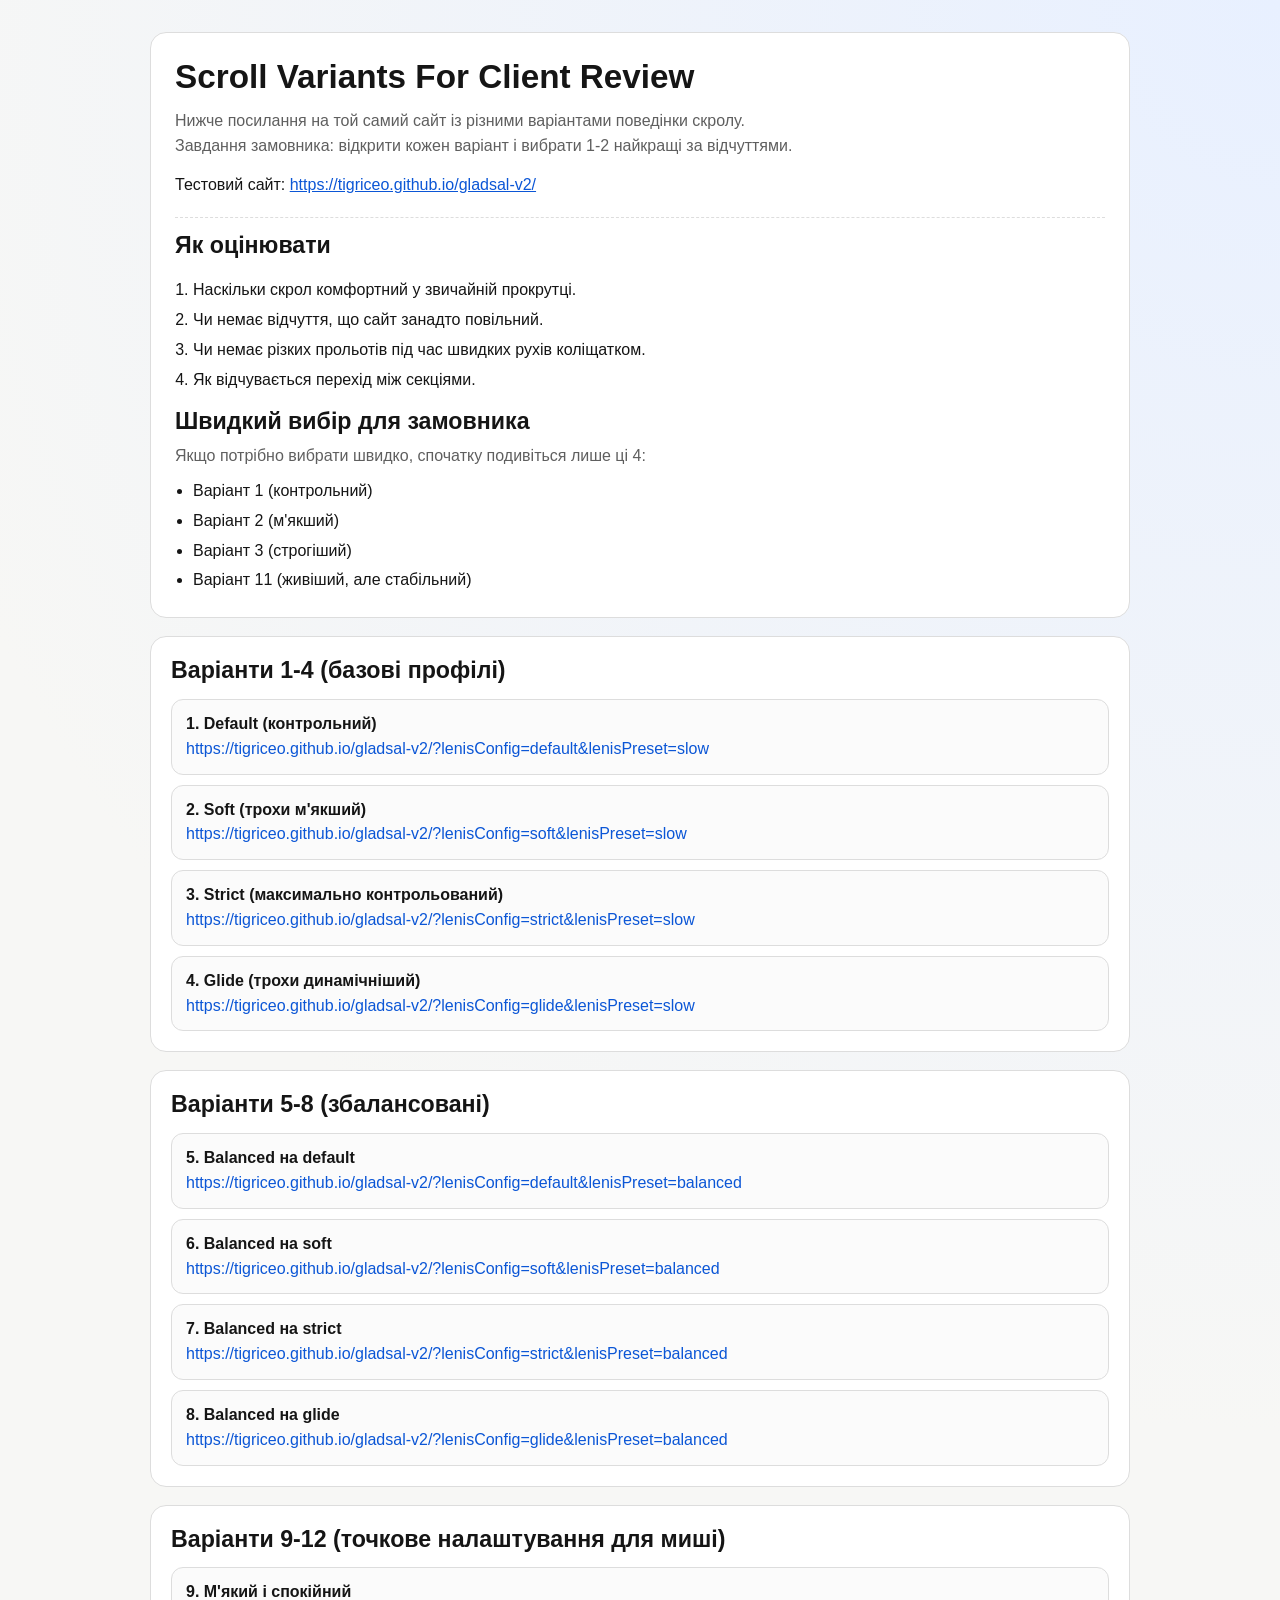
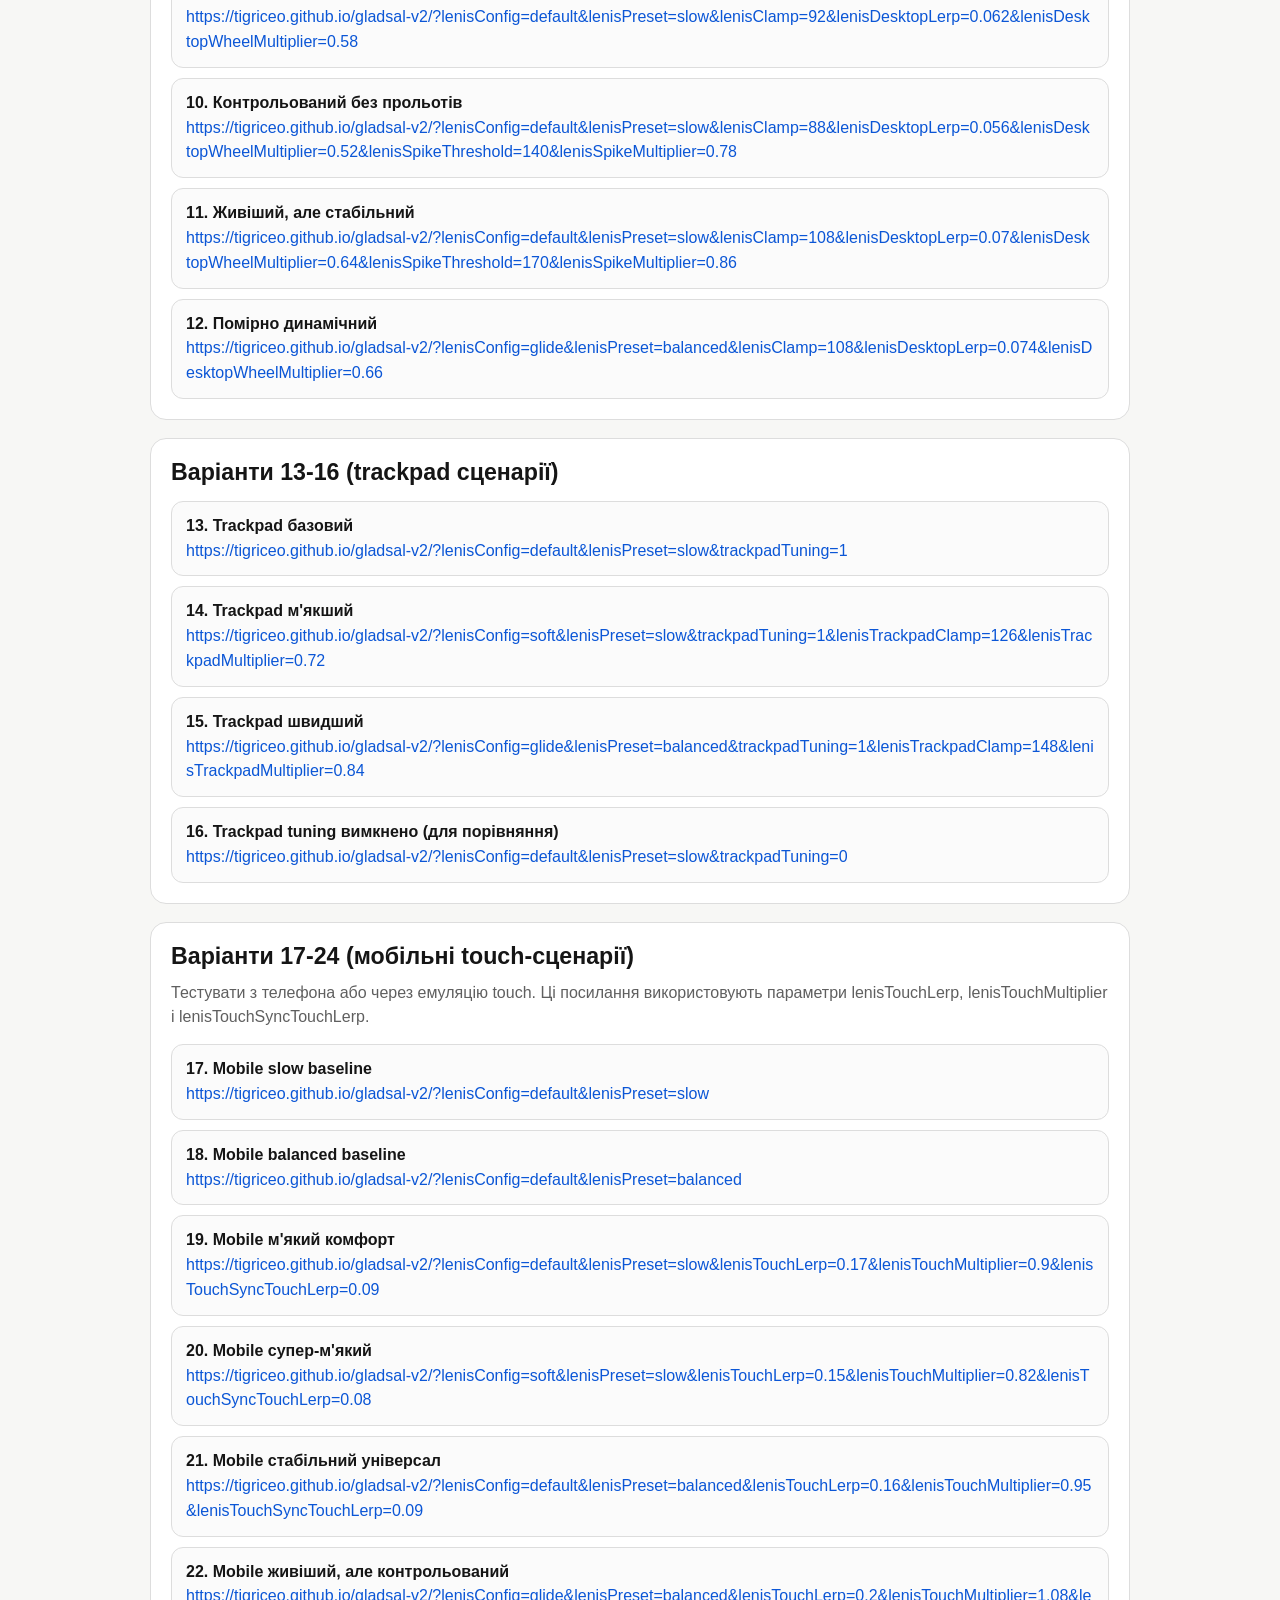
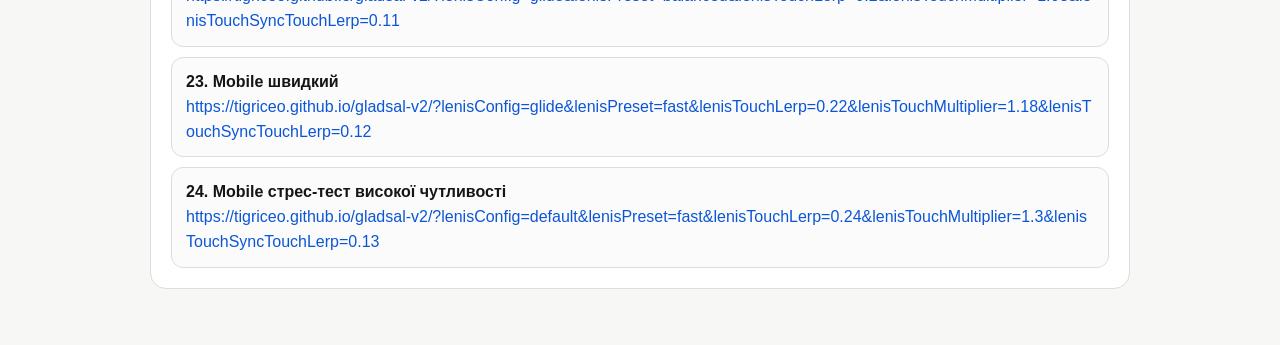
==== scroll-test.html @ a81c43a9 "Update scroll-test.html" ====
<!doctype html>
<html lang="uk">
  <head>
    <meta charset="UTF-8" />
    <meta name="viewport" content="width=device-width, initial-scale=1.0" />
    <meta name="theme-color" content="#000000" />
    <meta name="robots" content="noindex, nofollow" />
    <meta name="description" content="Gladsal - керування комерційною нерухомістю в Україні та Європі" />
    <title>Scroll Variants For Client Review</title>
    <link rel="icon" type="image/png" href="./img/logo_g.png" />
    <style>
      :root {
        --bg: #f7f7f5;
        --surface: #ffffff;
        --text: #151515;
        --muted: #5f5f5f;
        --line: #dddddd;
        --link: #0b56d6;
        --link-hover: #073a93;
      }

      * {
        box-sizing: border-box;
      }

      body {
        margin: 0;
        background: radial-gradient(circle at top right, #e8f0ff 0%, var(--bg) 38%), var(--bg);
        color: var(--text);
        font-family: 'Montserrat', 'PP Object Sans', 'Segoe UI', sans-serif;
        line-height: 1.55;
      }

      .page {
        width: min(980px, 100% - 32px);
        margin: 32px auto 56px;
      }

      .hero {
        background: var(--surface);
        border: 1px solid var(--line);
        border-radius: 16px;
        padding: 24px;
      }

      h1,
      h2 {
        margin: 0;
        line-height: 1.2;
      }

      h1 {
        font-size: clamp(1.6rem, 2.6vw, 2.2rem);
        margin-bottom: 12px;
      }

      h2 {
        font-size: clamp(1.2rem, 2vw, 1.45rem);
      }

      p {
        margin: 0;
      }

      .muted {
        color: var(--muted);
      }

      .site-link {
        margin-top: 14px;
      }

      .site-link a {
        color: var(--link);
      }

      .criteria {
        margin: 18px 0 0;
        padding-left: 18px;
      }

      .criteria li + li {
        margin-top: 6px;
      }

      .quick-picks {
        margin-top: 20px;
        border-top: 1px dashed var(--line);
        padding-top: 14px;
      }

      .quick-picks ul {
        margin: 10px 0 0;
        padding-left: 18px;
      }

      .quick-picks li + li {
        margin-top: 5px;
      }

      .section {
        margin-top: 18px;
        background: var(--surface);
        border: 1px solid var(--line);
        border-radius: 16px;
        padding: 20px;
      }

      .variants {
        list-style: none;
        margin: 14px 0 0;
        padding: 0;
        display: grid;
        gap: 10px;
      }

      .variants li {
        border: 1px solid var(--line);
        border-radius: 12px;
        padding: 12px 14px;
        background: #fbfbfb;
      }

      .variant-name {
        font-weight: 700;
      }

      .variants a {
        color: var(--link);
        text-decoration: none;
        word-break: break-all;
      }

      .variants a:hover,
      .variants a:focus-visible,
      .site-link a:hover,
      .site-link a:focus-visible {
        color: var(--link-hover);
        text-decoration: underline;
      }

      @media (max-width: 680px) {
        .page {
          width: min(980px, 100% - 20px);
          margin-top: 18px;
          margin-bottom: 30px;
        }

        .hero,
        .section {
          padding: 16px;
          border-radius: 12px;
        }
      }
    </style>
  </head>
  <body class="wrapper">
    <main class="page">
      <section class="hero">
        <h1>Scroll Variants For Client Review</h1>
        <p class="muted">Нижче посилання на той самий сайт із різними варіантами поведінки скролу.</p>
        <p class="muted">Завдання замовника: відкрити кожен варіант і вибрати 1-2 найкращі за відчуттями.</p>
        <p class="site-link">Тестовий сайт: <a href="https://tigriceo.github.io/gladsal-v2/" target="_blank" rel="noopener noreferrer">https://tigriceo.github.io/gladsal-v2/</a></p>

        <div class="quick-picks">
          <h2>Як оцінювати</h2>
          <ol class="criteria">
            <li>Наскільки скрол комфортний у звичайній прокрутці.</li>
            <li>Чи немає відчуття, що сайт занадто повільний.</li>
            <li>Чи немає різких прольотів під час швидких рухів коліщатком.</li>
            <li>Як відчувається перехід між секціями.</li>
          </ol>

          <h2 style="margin-top: 16px">Швидкий вибір для замовника</h2>
          <p class="muted" style="margin-top: 8px">Якщо потрібно вибрати швидко, спочатку подивіться лише ці 4:</p>
          <ul>
            <li>Варіант 1 (контрольний)</li>
            <li>Варіант 2 (м'якший)</li>
            <li>Варіант 3 (строгіший)</li>
            <li>Варіант 11 (живіший, але стабільний)</li>
          </ul>
        </div>
      </section>

      <section class="section">
        <h2>Варіанти 1-4 (базові профілі)</h2>
        <ol class="variants">
          <li>
            <div class="variant-name">1. Default (контрольний)</div>
            <a href="https://tigriceo.github.io/gladsal-v2/?lenisConfig=default&lenisPreset=slow" target="_blank" rel="noopener noreferrer">https://tigriceo.github.io/gladsal-v2/?lenisConfig=default&lenisPreset=slow</a>
          </li>
          <li>
            <div class="variant-name">2. Soft (трохи м'якший)</div>
            <a href="https://tigriceo.github.io/gladsal-v2/?lenisConfig=soft&lenisPreset=slow" target="_blank" rel="noopener noreferrer">https://tigriceo.github.io/gladsal-v2/?lenisConfig=soft&lenisPreset=slow</a>
          </li>
          <li>
            <div class="variant-name">3. Strict (максимально контрольований)</div>
            <a href="https://tigriceo.github.io/gladsal-v2/?lenisConfig=strict&lenisPreset=slow" target="_blank" rel="noopener noreferrer">https://tigriceo.github.io/gladsal-v2/?lenisConfig=strict&lenisPreset=slow</a>
          </li>
          <li>
            <div class="variant-name">4. Glide (трохи динамічніший)</div>
            <a href="https://tigriceo.github.io/gladsal-v2/?lenisConfig=glide&lenisPreset=slow" target="_blank" rel="noopener noreferrer">https://tigriceo.github.io/gladsal-v2/?lenisConfig=glide&lenisPreset=slow</a>
          </li>
        </ol>
      </section>

      <section class="section">
        <h2>Варіанти 5-8 (збалансовані)</h2>
        <ol class="variants" start="5">
          <li>
            <div class="variant-name">5. Balanced на default</div>
            <a href="https://tigriceo.github.io/gladsal-v2/?lenisConfig=default&lenisPreset=balanced" target="_blank" rel="noopener noreferrer">https://tigriceo.github.io/gladsal-v2/?lenisConfig=default&lenisPreset=balanced</a>
          </li>
          <li>
            <div class="variant-name">6. Balanced на soft</div>
            <a href="https://tigriceo.github.io/gladsal-v2/?lenisConfig=soft&lenisPreset=balanced" target="_blank" rel="noopener noreferrer">https://tigriceo.github.io/gladsal-v2/?lenisConfig=soft&lenisPreset=balanced</a>
          </li>
          <li>
            <div class="variant-name">7. Balanced на strict</div>
            <a href="https://tigriceo.github.io/gladsal-v2/?lenisConfig=strict&lenisPreset=balanced" target="_blank" rel="noopener noreferrer">https://tigriceo.github.io/gladsal-v2/?lenisConfig=strict&lenisPreset=balanced</a>
          </li>
          <li>
            <div class="variant-name">8. Balanced на glide</div>
            <a href="https://tigriceo.github.io/gladsal-v2/?lenisConfig=glide&lenisPreset=balanced" target="_blank" rel="noopener noreferrer">https://tigriceo.github.io/gladsal-v2/?lenisConfig=glide&lenisPreset=balanced</a>
          </li>
        </ol>
      </section>

      <section class="section">
        <h2>Варіанти 9-12 (точкове налаштування для миші)</h2>
        <ol class="variants" start="9">
          <li>
            <div class="variant-name">9. М'який і спокійний</div>
            <a href="https://tigriceo.github.io/gladsal-v2/?lenisConfig=default&lenisPreset=slow&lenisClamp=92&lenisDesktopLerp=0.062&lenisDesktopWheelMultiplier=0.58" target="_blank" rel="noopener noreferrer">https://tigriceo.github.io/gladsal-v2/?lenisConfig=default&lenisPreset=slow&lenisClamp=92&lenisDesktopLerp=0.062&lenisDesktopWheelMultiplier=0.58</a>
          </li>
          <li>
            <div class="variant-name">10. Контрольований без прольотів</div>
            <a href="https://tigriceo.github.io/gladsal-v2/?lenisConfig=default&lenisPreset=slow&lenisClamp=88&lenisDesktopLerp=0.056&lenisDesktopWheelMultiplier=0.52&lenisSpikeThreshold=140&lenisSpikeMultiplier=0.78" target="_blank" rel="noopener noreferrer">https://tigriceo.github.io/gladsal-v2/?lenisConfig=default&lenisPreset=slow&lenisClamp=88&lenisDesktopLerp=0.056&lenisDesktopWheelMultiplier=0.52&lenisSpikeThreshold=140&lenisSpikeMultiplier=0.78</a>
          </li>
          <li>
            <div class="variant-name">11. Живіший, але стабільний</div>
            <a href="https://tigriceo.github.io/gladsal-v2/?lenisConfig=default&lenisPreset=slow&lenisClamp=108&lenisDesktopLerp=0.07&lenisDesktopWheelMultiplier=0.64&lenisSpikeThreshold=170&lenisSpikeMultiplier=0.86" target="_blank" rel="noopener noreferrer">https://tigriceo.github.io/gladsal-v2/?lenisConfig=default&lenisPreset=slow&lenisClamp=108&lenisDesktopLerp=0.07&lenisDesktopWheelMultiplier=0.64&lenisSpikeThreshold=170&lenisSpikeMultiplier=0.86</a>
          </li>
          <li>
            <div class="variant-name">12. Помірно динамічний</div>
            <a href="https://tigriceo.github.io/gladsal-v2/?lenisConfig=glide&lenisPreset=balanced&lenisClamp=108&lenisDesktopLerp=0.074&lenisDesktopWheelMultiplier=0.66" target="_blank" rel="noopener noreferrer">https://tigriceo.github.io/gladsal-v2/?lenisConfig=glide&lenisPreset=balanced&lenisClamp=108&lenisDesktopLerp=0.074&lenisDesktopWheelMultiplier=0.66</a>
          </li>
        </ol>
      </section>

      <section class="section">
        <h2>Варіанти 13-16 (trackpad сценарії)</h2>
        <ol class="variants" start="13">
          <li>
            <div class="variant-name">13. Trackpad базовий</div>
            <a href="https://tigriceo.github.io/gladsal-v2/?lenisConfig=default&lenisPreset=slow&trackpadTuning=1" target="_blank" rel="noopener noreferrer">https://tigriceo.github.io/gladsal-v2/?lenisConfig=default&lenisPreset=slow&trackpadTuning=1</a>
          </li>
          <li>
            <div class="variant-name">14. Trackpad м'якший</div>
            <a href="https://tigriceo.github.io/gladsal-v2/?lenisConfig=soft&lenisPreset=slow&trackpadTuning=1&lenisTrackpadClamp=126&lenisTrackpadMultiplier=0.72" target="_blank" rel="noopener noreferrer">https://tigriceo.github.io/gladsal-v2/?lenisConfig=soft&lenisPreset=slow&trackpadTuning=1&lenisTrackpadClamp=126&lenisTrackpadMultiplier=0.72</a>
          </li>
          <li>
            <div class="variant-name">15. Trackpad швидший</div>
            <a href="https://tigriceo.github.io/gladsal-v2/?lenisConfig=glide&lenisPreset=balanced&trackpadTuning=1&lenisTrackpadClamp=148&lenisTrackpadMultiplier=0.84" target="_blank" rel="noopener noreferrer">https://tigriceo.github.io/gladsal-v2/?lenisConfig=glide&lenisPreset=balanced&trackpadTuning=1&lenisTrackpadClamp=148&lenisTrackpadMultiplier=0.84</a>
          </li>
          <li>
            <div class="variant-name">16. Trackpad tuning вимкнено (для порівняння)</div>
            <a href="https://tigriceo.github.io/gladsal-v2/?lenisConfig=default&lenisPreset=slow&trackpadTuning=0" target="_blank" rel="noopener noreferrer">https://tigriceo.github.io/gladsal-v2/?lenisConfig=default&lenisPreset=slow&trackpadTuning=0</a>
          </li>
        </ol>
      </section>

      <section class="section">
        <h2>Варіанти 17-24 (мобільні touch-сценарії)</h2>
        <p class="muted" style="margin-top: 10px">Тестувати з телефона або через емуляцію touch. Ці посилання використовують параметри lenisTouchLerp, lenisTouchMultiplier і lenisTouchSyncTouchLerp.</p>
        <ol class="variants" start="17">
          <li>
            <div class="variant-name">17. Mobile slow baseline</div>
            <a href="https://tigriceo.github.io/gladsal-v2/?lenisConfig=default&lenisPreset=slow" target="_blank" rel="noopener noreferrer">https://tigriceo.github.io/gladsal-v2/?lenisConfig=default&lenisPreset=slow</a>
          </li>
          <li>
            <div class="variant-name">18. Mobile balanced baseline</div>
            <a href="https://tigriceo.github.io/gladsal-v2/?lenisConfig=default&lenisPreset=balanced" target="_blank" rel="noopener noreferrer">https://tigriceo.github.io/gladsal-v2/?lenisConfig=default&lenisPreset=balanced</a>
          </li>
          <li>
            <div class="variant-name">19. Mobile м'який комфорт</div>
            <a href="https://tigriceo.github.io/gladsal-v2/?lenisConfig=default&lenisPreset=slow&lenisTouchLerp=0.17&lenisTouchMultiplier=0.9&lenisTouchSyncTouchLerp=0.09" target="_blank" rel="noopener noreferrer">https://tigriceo.github.io/gladsal-v2/?lenisConfig=default&lenisPreset=slow&lenisTouchLerp=0.17&lenisTouchMultiplier=0.9&lenisTouchSyncTouchLerp=0.09</a>
          </li>
          <li>
            <div class="variant-name">20. Mobile супер-м'який</div>
            <a href="https://tigriceo.github.io/gladsal-v2/?lenisConfig=soft&lenisPreset=slow&lenisTouchLerp=0.15&lenisTouchMultiplier=0.82&lenisTouchSyncTouchLerp=0.08" target="_blank" rel="noopener noreferrer">https://tigriceo.github.io/gladsal-v2/?lenisConfig=soft&lenisPreset=slow&lenisTouchLerp=0.15&lenisTouchMultiplier=0.82&lenisTouchSyncTouchLerp=0.08</a>
          </li>
          <li>
            <div class="variant-name">21. Mobile стабільний універсал</div>
            <a href="https://tigriceo.github.io/gladsal-v2/?lenisConfig=default&lenisPreset=balanced&lenisTouchLerp=0.16&lenisTouchMultiplier=0.95&lenisTouchSyncTouchLerp=0.09" target="_blank" rel="noopener noreferrer">https://tigriceo.github.io/gladsal-v2/?lenisConfig=default&lenisPreset=balanced&lenisTouchLerp=0.16&lenisTouchMultiplier=0.95&lenisTouchSyncTouchLerp=0.09</a>
          </li>
          <li>
            <div class="variant-name">22. Mobile живіший, але контрольований</div>
            <a href="https://tigriceo.github.io/gladsal-v2/?lenisConfig=glide&lenisPreset=balanced&lenisTouchLerp=0.2&lenisTouchMultiplier=1.08&lenisTouchSyncTouchLerp=0.11" target="_blank" rel="noopener noreferrer">https://tigriceo.github.io/gladsal-v2/?lenisConfig=glide&lenisPreset=balanced&lenisTouchLerp=0.2&lenisTouchMultiplier=1.08&lenisTouchSyncTouchLerp=0.11</a>
          </li>
          <li>
            <div class="variant-name">23. Mobile швидкий</div>
            <a href="https://tigriceo.github.io/gladsal-v2/?lenisConfig=glide&lenisPreset=fast&lenisTouchLerp=0.22&lenisTouchMultiplier=1.18&lenisTouchSyncTouchLerp=0.12" target="_blank" rel="noopener noreferrer">https://tigriceo.github.io/gladsal-v2/?lenisConfig=glide&lenisPreset=fast&lenisTouchLerp=0.22&lenisTouchMultiplier=1.18&lenisTouchSyncTouchLerp=0.12</a>
          </li>
          <li>
            <div class="variant-name">24. Mobile стрес-тест високої чутливості</div>
            <a href="https://tigriceo.github.io/gladsal-v2/?lenisConfig=default&lenisPreset=fast&lenisTouchLerp=0.24&lenisTouchMultiplier=1.3&lenisTouchSyncTouchLerp=0.13" target="_blank" rel="noopener noreferrer">https://tigriceo.github.io/gladsal-v2/?lenisConfig=default&lenisPreset=fast&lenisTouchLerp=0.24&lenisTouchMultiplier=1.3&lenisTouchSyncTouchLerp=0.13</a>
          </li>
        </ol>
      </section>
    </main>
  </body>
</html>
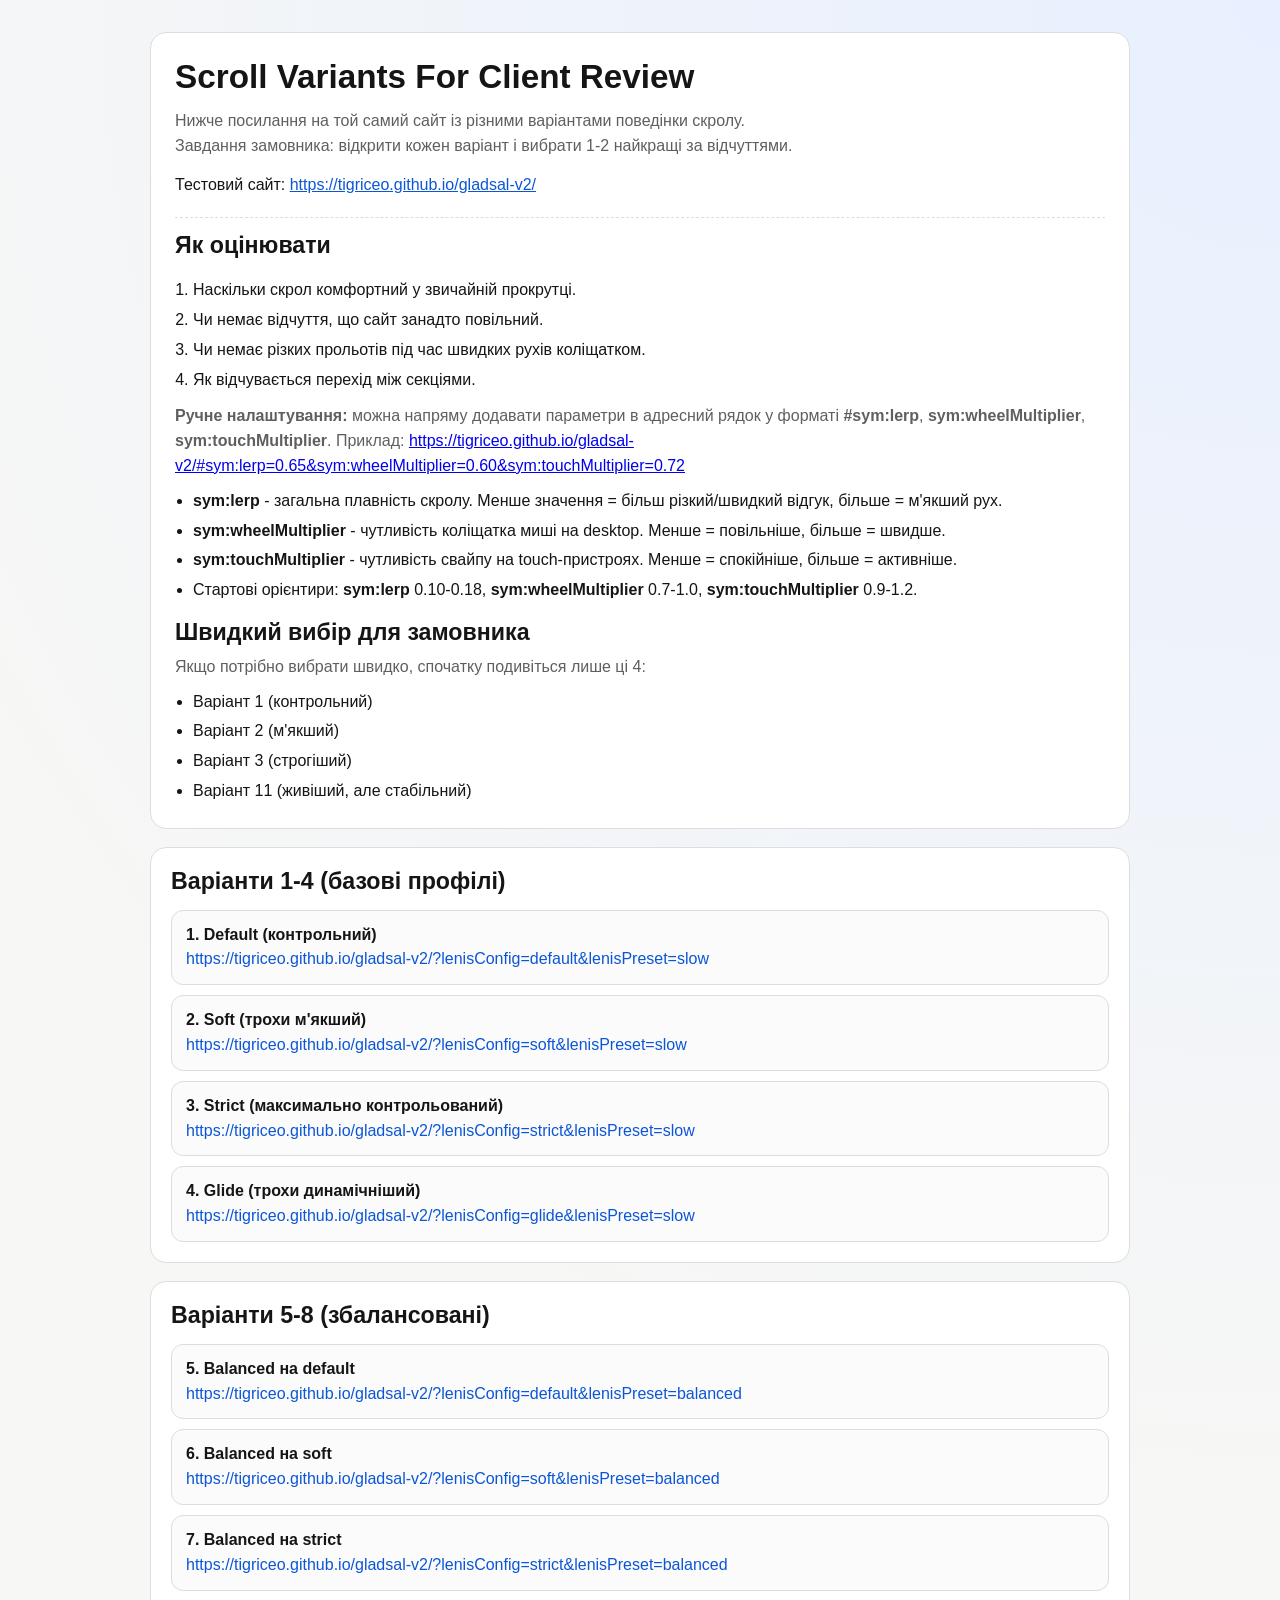
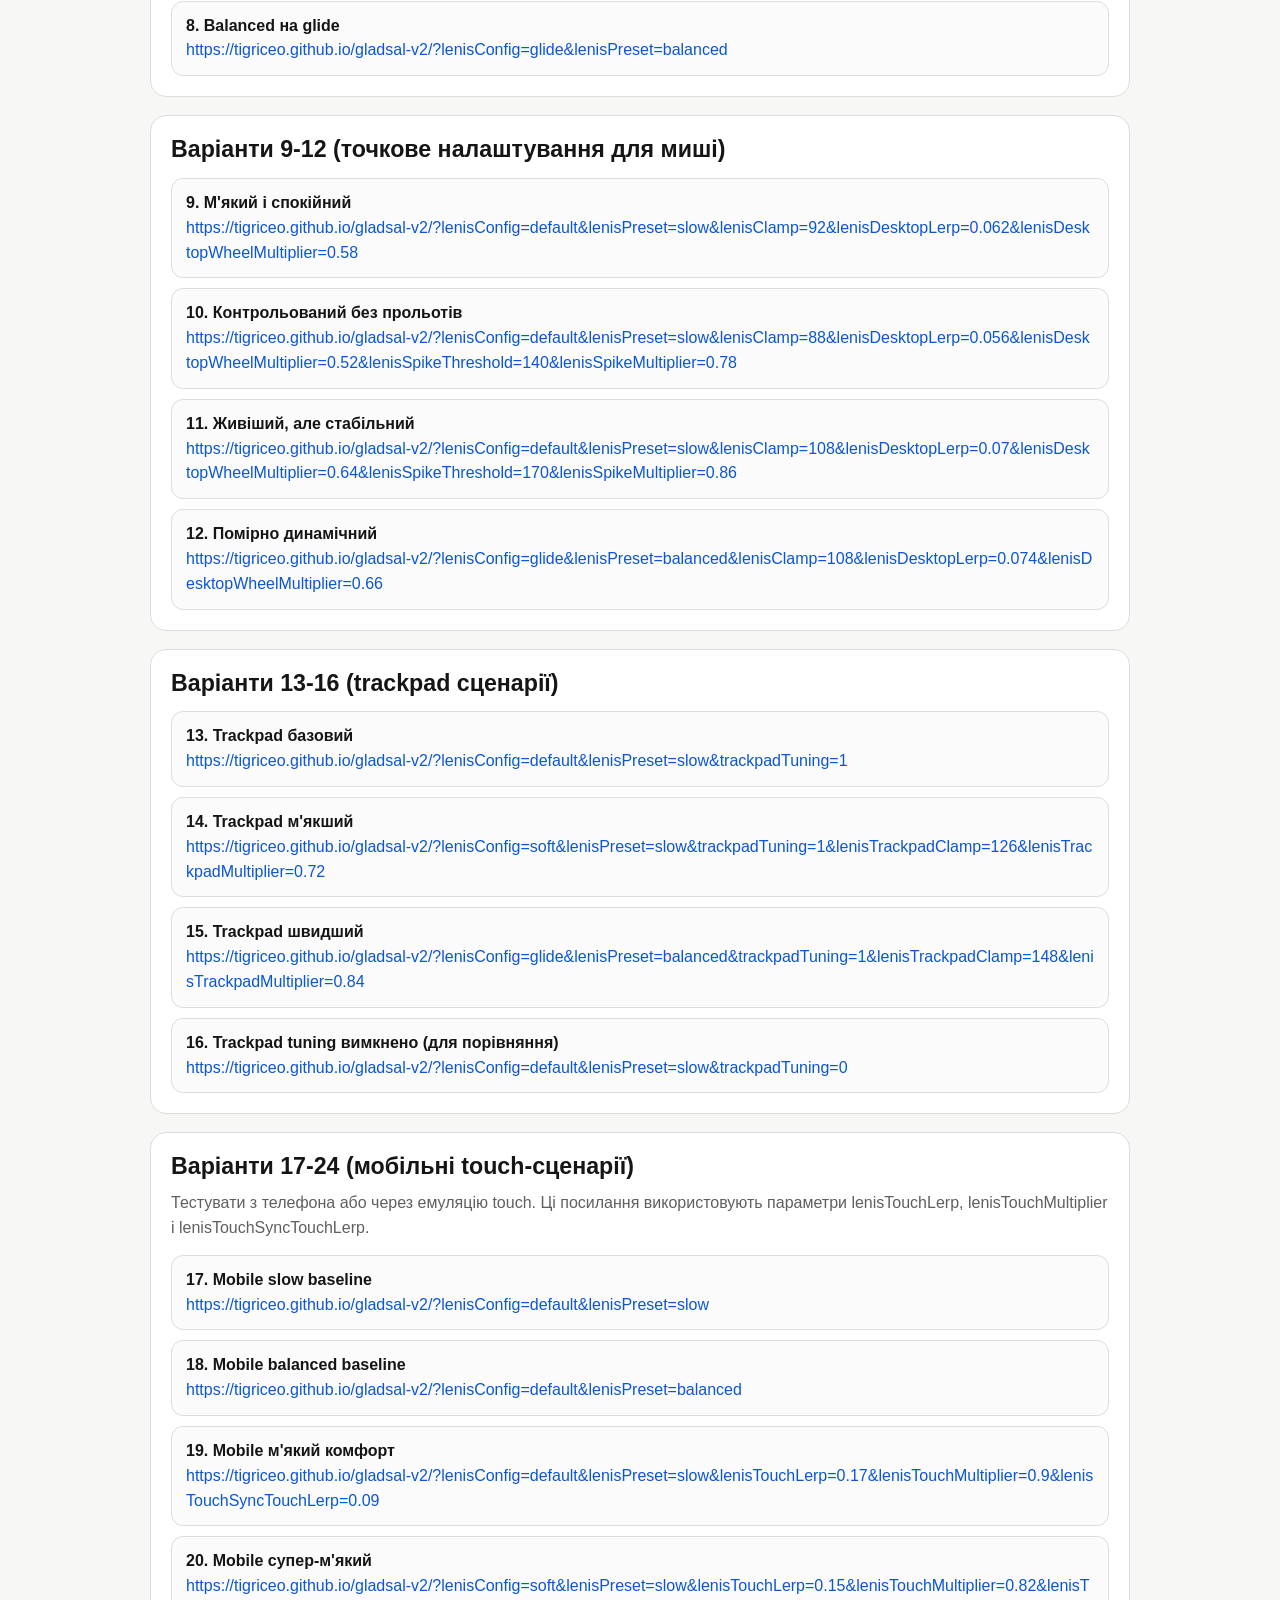
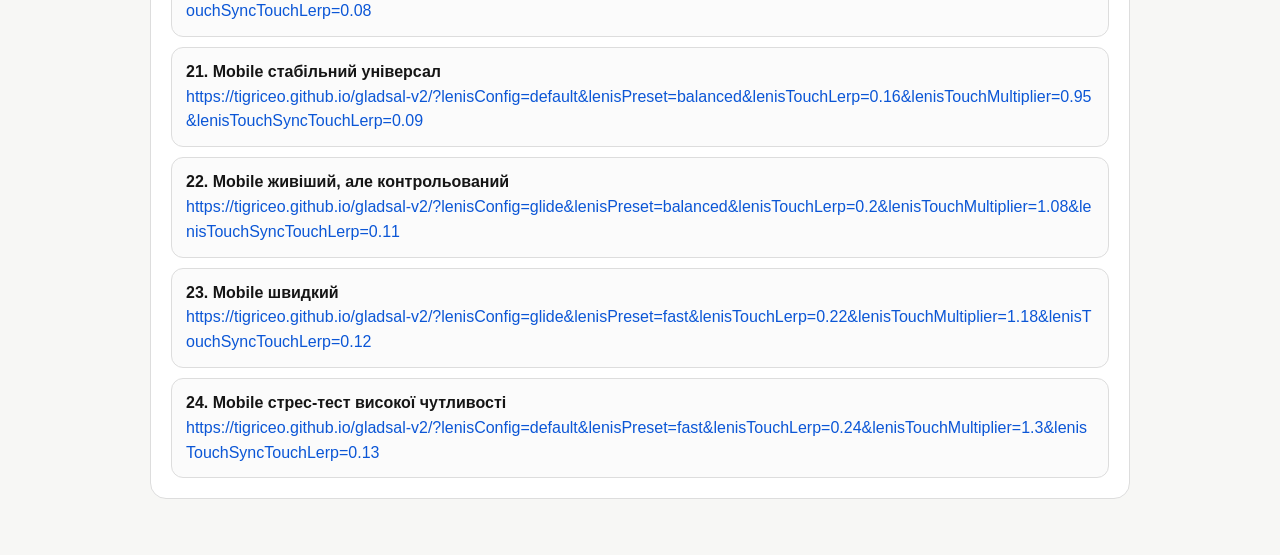
==== commit ebfbb37a: "v3.5" ====
--- a/scroll-test.html
+++ b/scroll-test.html
@@ -171,6 +171,25 @@
             <li>Як відчувається перехід між секціями.</li>
           </ol>
 
+          <p class="muted" style="margin-top: 12px">
+            <strong>Ручне налаштування:</strong> можна напряму додавати параметри в адресний рядок у форматі
+            <strong>#sym:lerp</strong>, <strong>sym:wheelMultiplier</strong>, <strong>sym:touchMultiplier</strong>.
+            Приклад:
+            <a
+              href="https://tigriceo.github.io/gladsal-v2/#sym:lerp=0.65&sym:wheelMultiplier=0.60&sym:touchMultiplier=0.72"
+              target="_blank"
+              rel="noopener noreferrer"
+              >https://tigriceo.github.io/gladsal-v2/#sym:lerp=0.65&sym:wheelMultiplier=0.60&sym:touchMultiplier=0.72</a
+            >
+          </p>
+
+          <ul class="criteria" style="margin-top: 10px">
+            <li><strong>sym:lerp</strong> - загальна плавність скролу. Менше значення = більш різкий/швидкий відгук, більше = м'якший рух.</li>
+            <li><strong>sym:wheelMultiplier</strong> - чутливість коліщатка миші на desktop. Менше = повільніше, більше = швидше.</li>
+            <li><strong>sym:touchMultiplier</strong> - чутливість свайпу на touch-пристроях. Менше = спокійніше, більше = активніше.</li>
+            <li>Стартові орієнтири: <strong>sym:lerp</strong> 0.10-0.18, <strong>sym:wheelMultiplier</strong> 0.7-1.0, <strong>sym:touchMultiplier</strong> 0.9-1.2.</li>
+          </ul>
+
           <h2 style="margin-top: 16px">Швидкий вибір для замовника</h2>
           <p class="muted" style="margin-top: 8px">Якщо потрібно вибрати швидко, спочатку подивіться лише ці 4:</p>
           <ul>
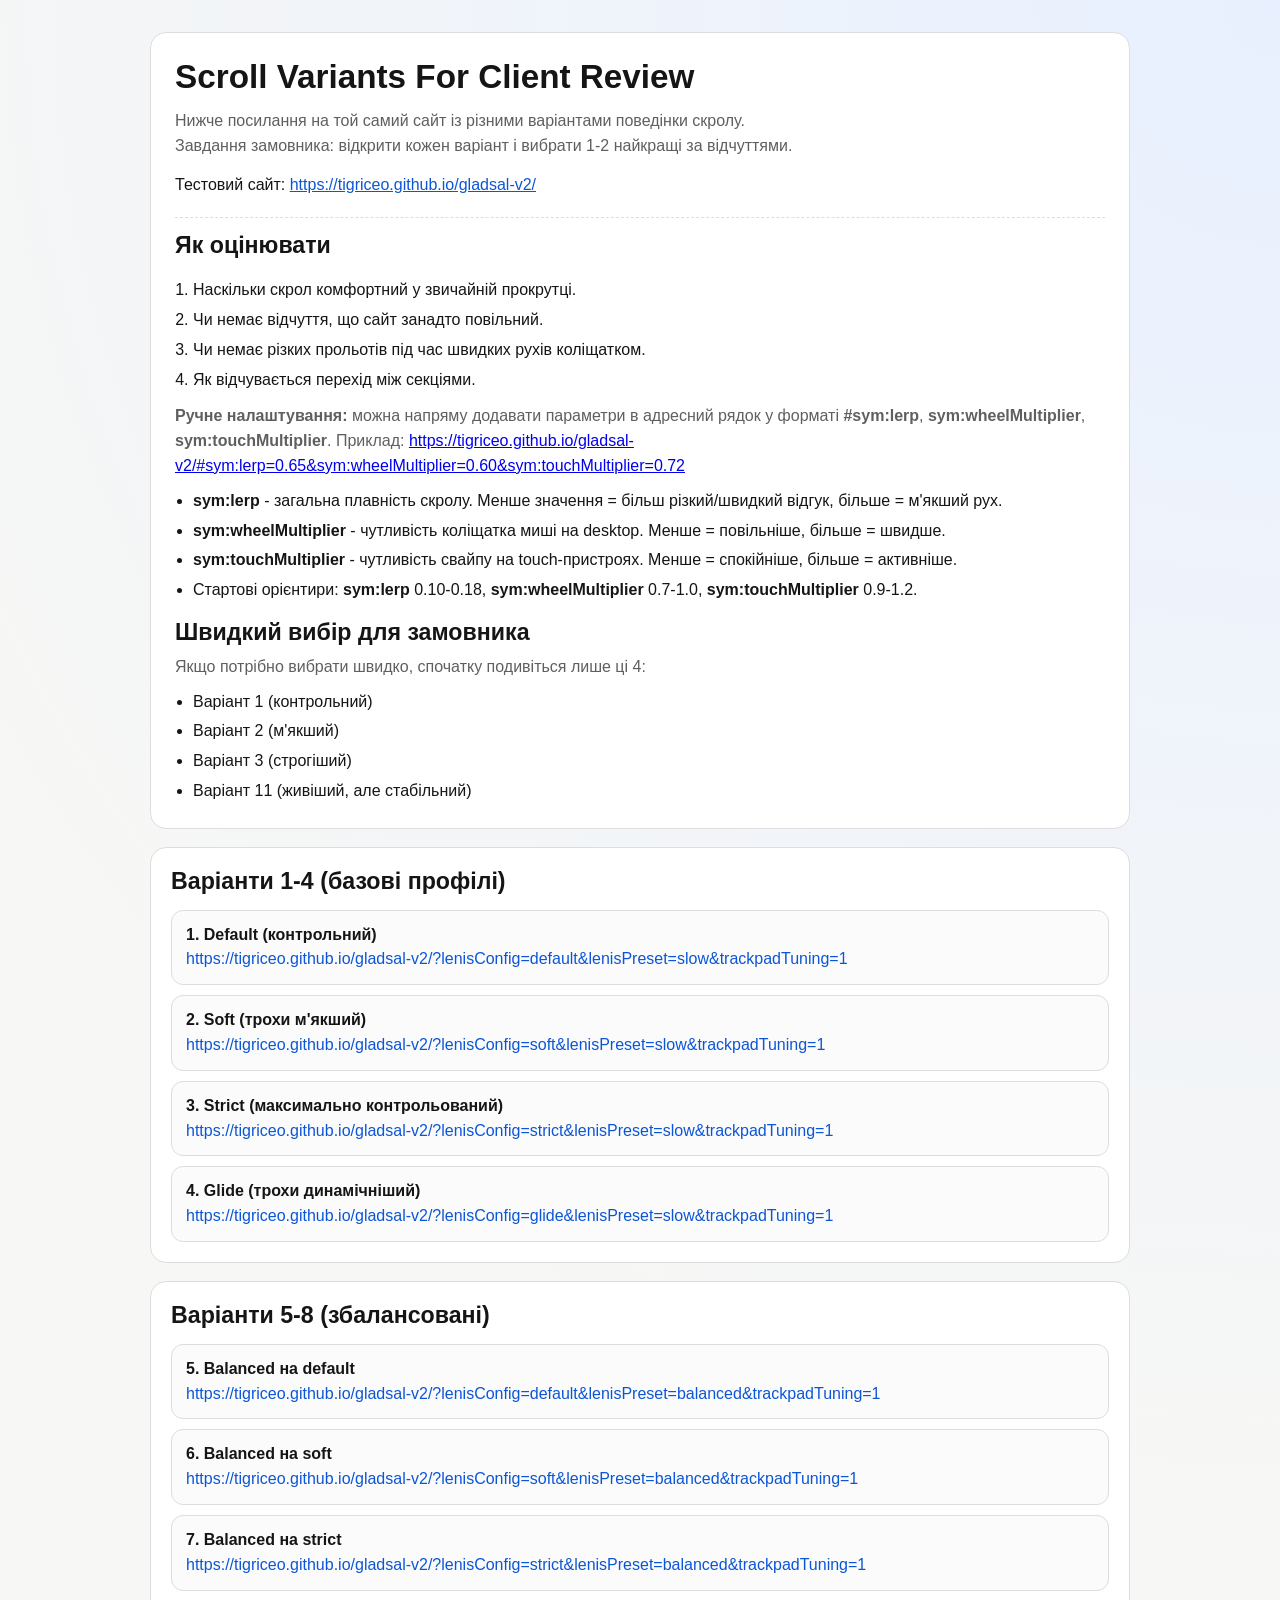
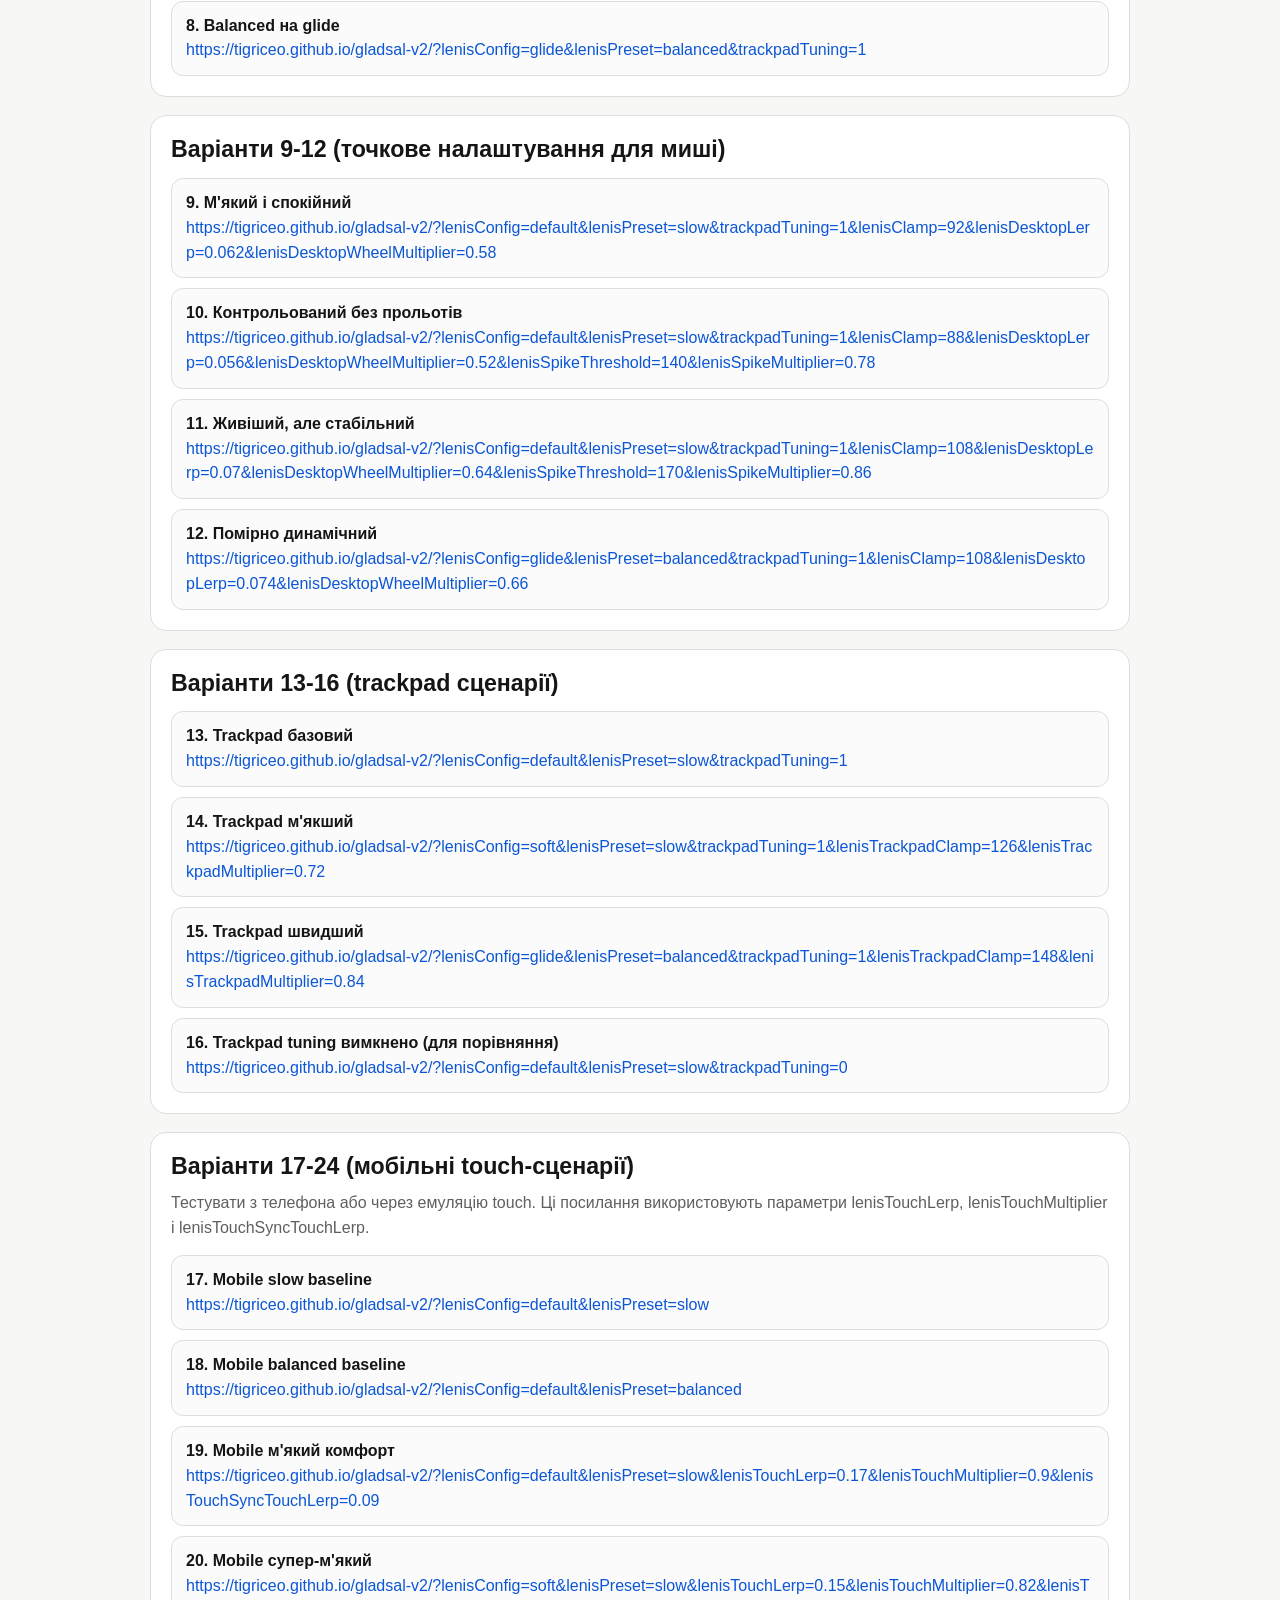
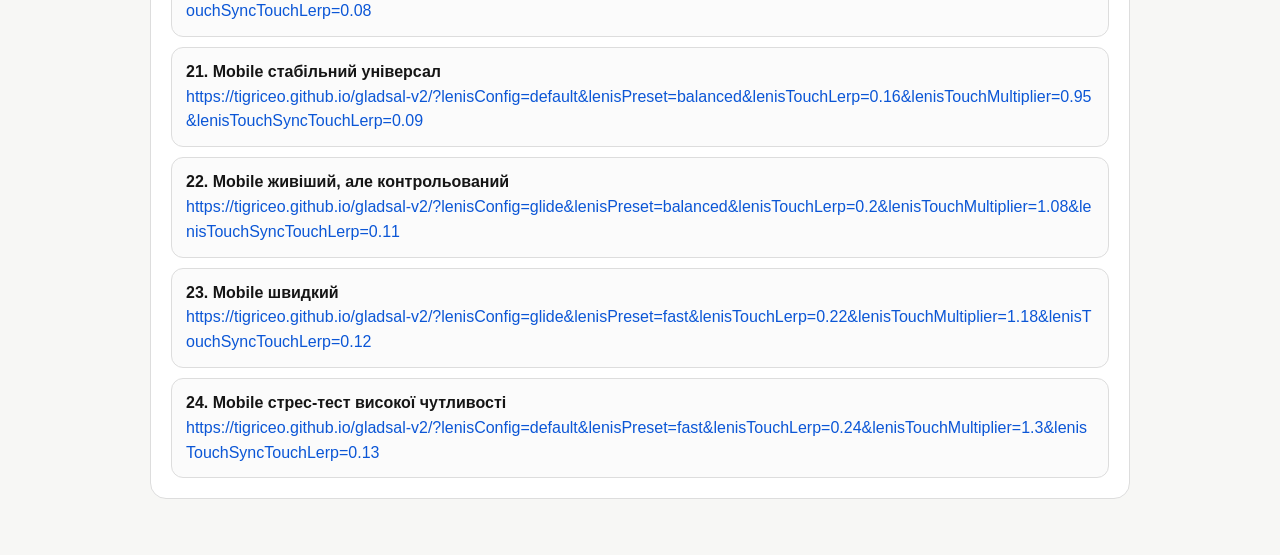
==== commit 39441d1f: "v3.6" ====
--- a/scroll-test.html
+++ b/scroll-test.html
@@ -206,19 +206,19 @@
         <ol class="variants">
           <li>
             <div class="variant-name">1. Default (контрольний)</div>
-            <a href="https://tigriceo.github.io/gladsal-v2/?lenisConfig=default&lenisPreset=slow" target="_blank" rel="noopener noreferrer">https://tigriceo.github.io/gladsal-v2/?lenisConfig=default&lenisPreset=slow</a>
+            <a href="https://tigriceo.github.io/gladsal-v2/?lenisConfig=default&lenisPreset=slow&trackpadTuning=1" target="_blank" rel="noopener noreferrer">https://tigriceo.github.io/gladsal-v2/?lenisConfig=default&lenisPreset=slow&trackpadTuning=1</a>
           </li>
           <li>
             <div class="variant-name">2. Soft (трохи м'якший)</div>
-            <a href="https://tigriceo.github.io/gladsal-v2/?lenisConfig=soft&lenisPreset=slow" target="_blank" rel="noopener noreferrer">https://tigriceo.github.io/gladsal-v2/?lenisConfig=soft&lenisPreset=slow</a>
+            <a href="https://tigriceo.github.io/gladsal-v2/?lenisConfig=soft&lenisPreset=slow&trackpadTuning=1" target="_blank" rel="noopener noreferrer">https://tigriceo.github.io/gladsal-v2/?lenisConfig=soft&lenisPreset=slow&trackpadTuning=1</a>
           </li>
           <li>
             <div class="variant-name">3. Strict (максимально контрольований)</div>
-            <a href="https://tigriceo.github.io/gladsal-v2/?lenisConfig=strict&lenisPreset=slow" target="_blank" rel="noopener noreferrer">https://tigriceo.github.io/gladsal-v2/?lenisConfig=strict&lenisPreset=slow</a>
+            <a href="https://tigriceo.github.io/gladsal-v2/?lenisConfig=strict&lenisPreset=slow&trackpadTuning=1" target="_blank" rel="noopener noreferrer">https://tigriceo.github.io/gladsal-v2/?lenisConfig=strict&lenisPreset=slow&trackpadTuning=1</a>
           </li>
           <li>
             <div class="variant-name">4. Glide (трохи динамічніший)</div>
-            <a href="https://tigriceo.github.io/gladsal-v2/?lenisConfig=glide&lenisPreset=slow" target="_blank" rel="noopener noreferrer">https://tigriceo.github.io/gladsal-v2/?lenisConfig=glide&lenisPreset=slow</a>
+            <a href="https://tigriceo.github.io/gladsal-v2/?lenisConfig=glide&lenisPreset=slow&trackpadTuning=1" target="_blank" rel="noopener noreferrer">https://tigriceo.github.io/gladsal-v2/?lenisConfig=glide&lenisPreset=slow&trackpadTuning=1</a>
           </li>
         </ol>
       </section>
@@ -228,19 +228,19 @@
         <ol class="variants" start="5">
           <li>
             <div class="variant-name">5. Balanced на default</div>
-            <a href="https://tigriceo.github.io/gladsal-v2/?lenisConfig=default&lenisPreset=balanced" target="_blank" rel="noopener noreferrer">https://tigriceo.github.io/gladsal-v2/?lenisConfig=default&lenisPreset=balanced</a>
+            <a href="https://tigriceo.github.io/gladsal-v2/?lenisConfig=default&lenisPreset=balanced&trackpadTuning=1" target="_blank" rel="noopener noreferrer">https://tigriceo.github.io/gladsal-v2/?lenisConfig=default&lenisPreset=balanced&trackpadTuning=1</a>
           </li>
           <li>
             <div class="variant-name">6. Balanced на soft</div>
-            <a href="https://tigriceo.github.io/gladsal-v2/?lenisConfig=soft&lenisPreset=balanced" target="_blank" rel="noopener noreferrer">https://tigriceo.github.io/gladsal-v2/?lenisConfig=soft&lenisPreset=balanced</a>
+            <a href="https://tigriceo.github.io/gladsal-v2/?lenisConfig=soft&lenisPreset=balanced&trackpadTuning=1" target="_blank" rel="noopener noreferrer">https://tigriceo.github.io/gladsal-v2/?lenisConfig=soft&lenisPreset=balanced&trackpadTuning=1</a>
           </li>
           <li>
             <div class="variant-name">7. Balanced на strict</div>
-            <a href="https://tigriceo.github.io/gladsal-v2/?lenisConfig=strict&lenisPreset=balanced" target="_blank" rel="noopener noreferrer">https://tigriceo.github.io/gladsal-v2/?lenisConfig=strict&lenisPreset=balanced</a>
+            <a href="https://tigriceo.github.io/gladsal-v2/?lenisConfig=strict&lenisPreset=balanced&trackpadTuning=1" target="_blank" rel="noopener noreferrer">https://tigriceo.github.io/gladsal-v2/?lenisConfig=strict&lenisPreset=balanced&trackpadTuning=1</a>
           </li>
           <li>
             <div class="variant-name">8. Balanced на glide</div>
-            <a href="https://tigriceo.github.io/gladsal-v2/?lenisConfig=glide&lenisPreset=balanced" target="_blank" rel="noopener noreferrer">https://tigriceo.github.io/gladsal-v2/?lenisConfig=glide&lenisPreset=balanced</a>
+            <a href="https://tigriceo.github.io/gladsal-v2/?lenisConfig=glide&lenisPreset=balanced&trackpadTuning=1" target="_blank" rel="noopener noreferrer">https://tigriceo.github.io/gladsal-v2/?lenisConfig=glide&lenisPreset=balanced&trackpadTuning=1</a>
           </li>
         </ol>
       </section>
@@ -250,19 +250,19 @@
         <ol class="variants" start="9">
           <li>
             <div class="variant-name">9. М'який і спокійний</div>
-            <a href="https://tigriceo.github.io/gladsal-v2/?lenisConfig=default&lenisPreset=slow&lenisClamp=92&lenisDesktopLerp=0.062&lenisDesktopWheelMultiplier=0.58" target="_blank" rel="noopener noreferrer">https://tigriceo.github.io/gladsal-v2/?lenisConfig=default&lenisPreset=slow&lenisClamp=92&lenisDesktopLerp=0.062&lenisDesktopWheelMultiplier=0.58</a>
+            <a href="https://tigriceo.github.io/gladsal-v2/?lenisConfig=default&lenisPreset=slow&trackpadTuning=1&lenisClamp=92&lenisDesktopLerp=0.062&lenisDesktopWheelMultiplier=0.58" target="_blank" rel="noopener noreferrer">https://tigriceo.github.io/gladsal-v2/?lenisConfig=default&lenisPreset=slow&trackpadTuning=1&lenisClamp=92&lenisDesktopLerp=0.062&lenisDesktopWheelMultiplier=0.58</a>
           </li>
           <li>
             <div class="variant-name">10. Контрольований без прольотів</div>
-            <a href="https://tigriceo.github.io/gladsal-v2/?lenisConfig=default&lenisPreset=slow&lenisClamp=88&lenisDesktopLerp=0.056&lenisDesktopWheelMultiplier=0.52&lenisSpikeThreshold=140&lenisSpikeMultiplier=0.78" target="_blank" rel="noopener noreferrer">https://tigriceo.github.io/gladsal-v2/?lenisConfig=default&lenisPreset=slow&lenisClamp=88&lenisDesktopLerp=0.056&lenisDesktopWheelMultiplier=0.52&lenisSpikeThreshold=140&lenisSpikeMultiplier=0.78</a>
+            <a href="https://tigriceo.github.io/gladsal-v2/?lenisConfig=default&lenisPreset=slow&trackpadTuning=1&lenisClamp=88&lenisDesktopLerp=0.056&lenisDesktopWheelMultiplier=0.52&lenisSpikeThreshold=140&lenisSpikeMultiplier=0.78" target="_blank" rel="noopener noreferrer">https://tigriceo.github.io/gladsal-v2/?lenisConfig=default&lenisPreset=slow&trackpadTuning=1&lenisClamp=88&lenisDesktopLerp=0.056&lenisDesktopWheelMultiplier=0.52&lenisSpikeThreshold=140&lenisSpikeMultiplier=0.78</a>
           </li>
           <li>
             <div class="variant-name">11. Живіший, але стабільний</div>
-            <a href="https://tigriceo.github.io/gladsal-v2/?lenisConfig=default&lenisPreset=slow&lenisClamp=108&lenisDesktopLerp=0.07&lenisDesktopWheelMultiplier=0.64&lenisSpikeThreshold=170&lenisSpikeMultiplier=0.86" target="_blank" rel="noopener noreferrer">https://tigriceo.github.io/gladsal-v2/?lenisConfig=default&lenisPreset=slow&lenisClamp=108&lenisDesktopLerp=0.07&lenisDesktopWheelMultiplier=0.64&lenisSpikeThreshold=170&lenisSpikeMultiplier=0.86</a>
+            <a href="https://tigriceo.github.io/gladsal-v2/?lenisConfig=default&lenisPreset=slow&trackpadTuning=1&lenisClamp=108&lenisDesktopLerp=0.07&lenisDesktopWheelMultiplier=0.64&lenisSpikeThreshold=170&lenisSpikeMultiplier=0.86" target="_blank" rel="noopener noreferrer">https://tigriceo.github.io/gladsal-v2/?lenisConfig=default&lenisPreset=slow&trackpadTuning=1&lenisClamp=108&lenisDesktopLerp=0.07&lenisDesktopWheelMultiplier=0.64&lenisSpikeThreshold=170&lenisSpikeMultiplier=0.86</a>
           </li>
           <li>
             <div class="variant-name">12. Помірно динамічний</div>
-            <a href="https://tigriceo.github.io/gladsal-v2/?lenisConfig=glide&lenisPreset=balanced&lenisClamp=108&lenisDesktopLerp=0.074&lenisDesktopWheelMultiplier=0.66" target="_blank" rel="noopener noreferrer">https://tigriceo.github.io/gladsal-v2/?lenisConfig=glide&lenisPreset=balanced&lenisClamp=108&lenisDesktopLerp=0.074&lenisDesktopWheelMultiplier=0.66</a>
+            <a href="https://tigriceo.github.io/gladsal-v2/?lenisConfig=glide&lenisPreset=balanced&trackpadTuning=1&lenisClamp=108&lenisDesktopLerp=0.074&lenisDesktopWheelMultiplier=0.66" target="_blank" rel="noopener noreferrer">https://tigriceo.github.io/gladsal-v2/?lenisConfig=glide&lenisPreset=balanced&trackpadTuning=1&lenisClamp=108&lenisDesktopLerp=0.074&lenisDesktopWheelMultiplier=0.66</a>
           </li>
         </ol>
       </section>
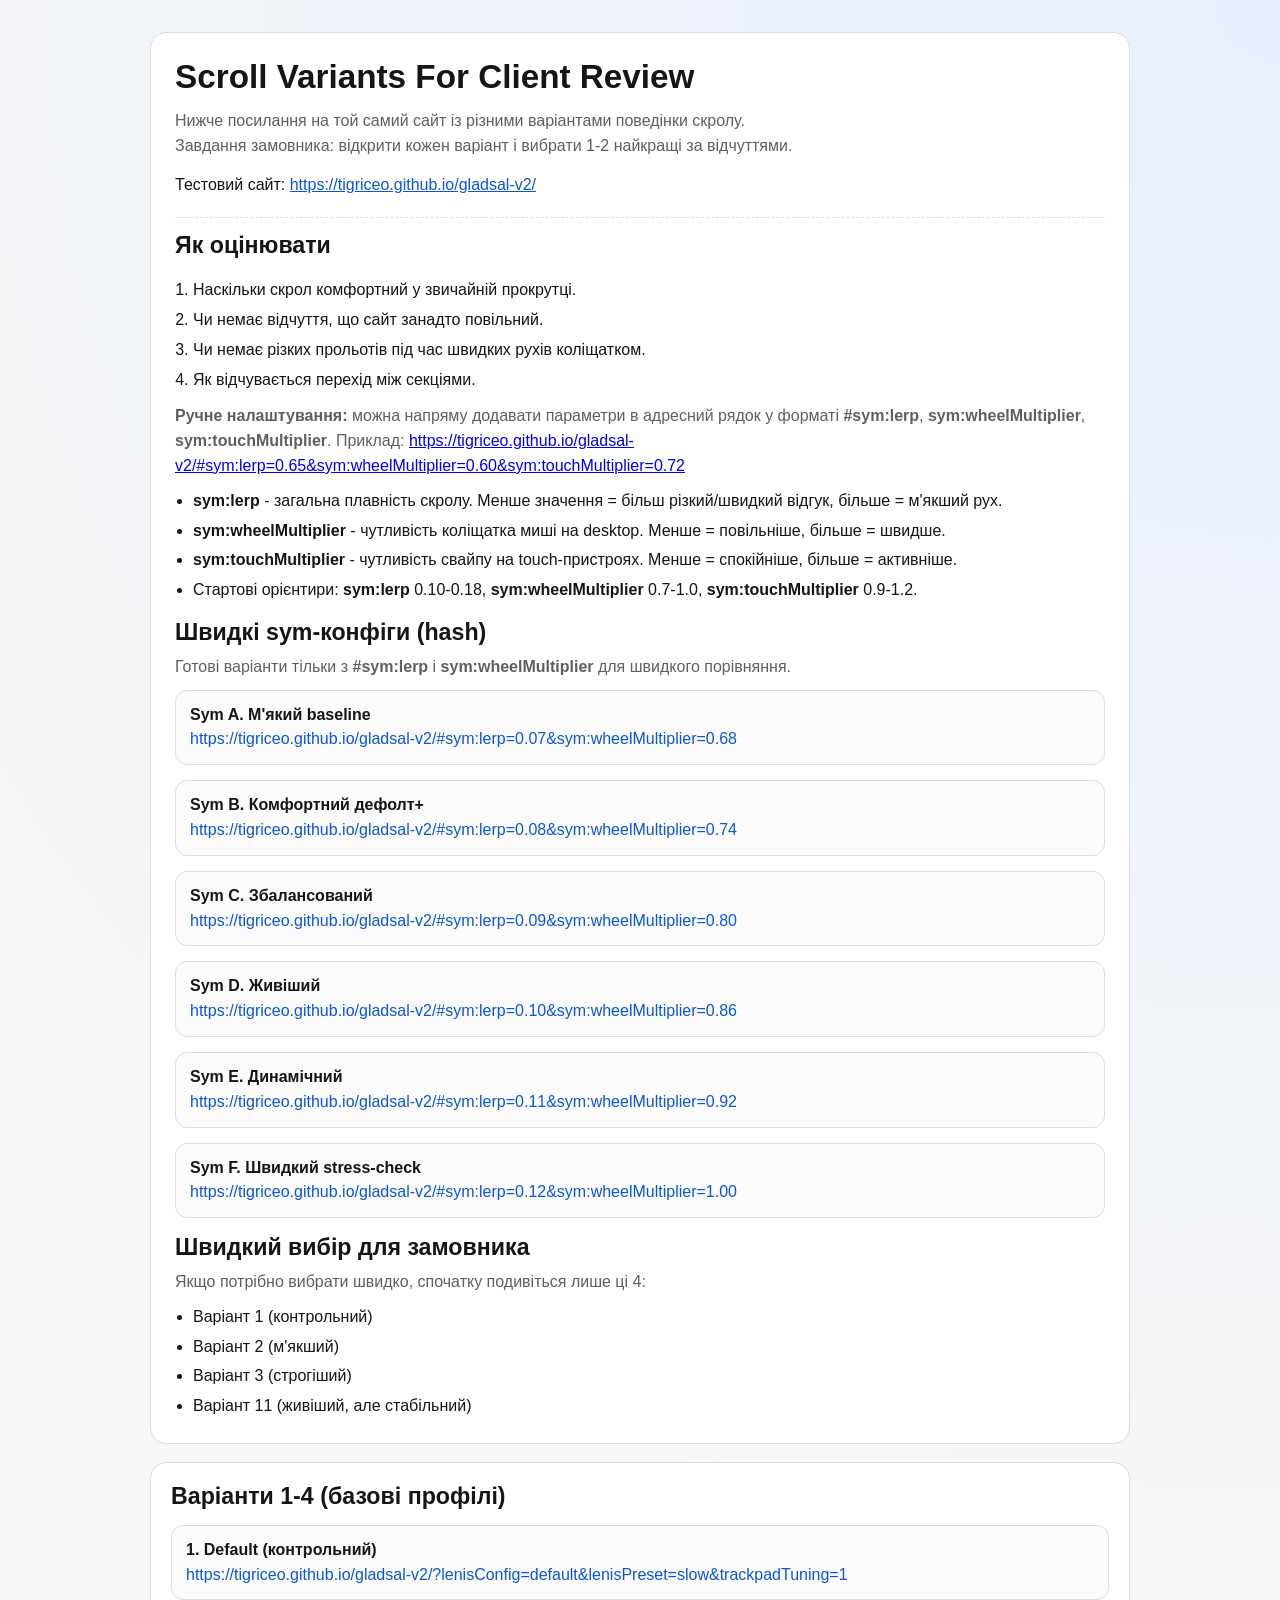
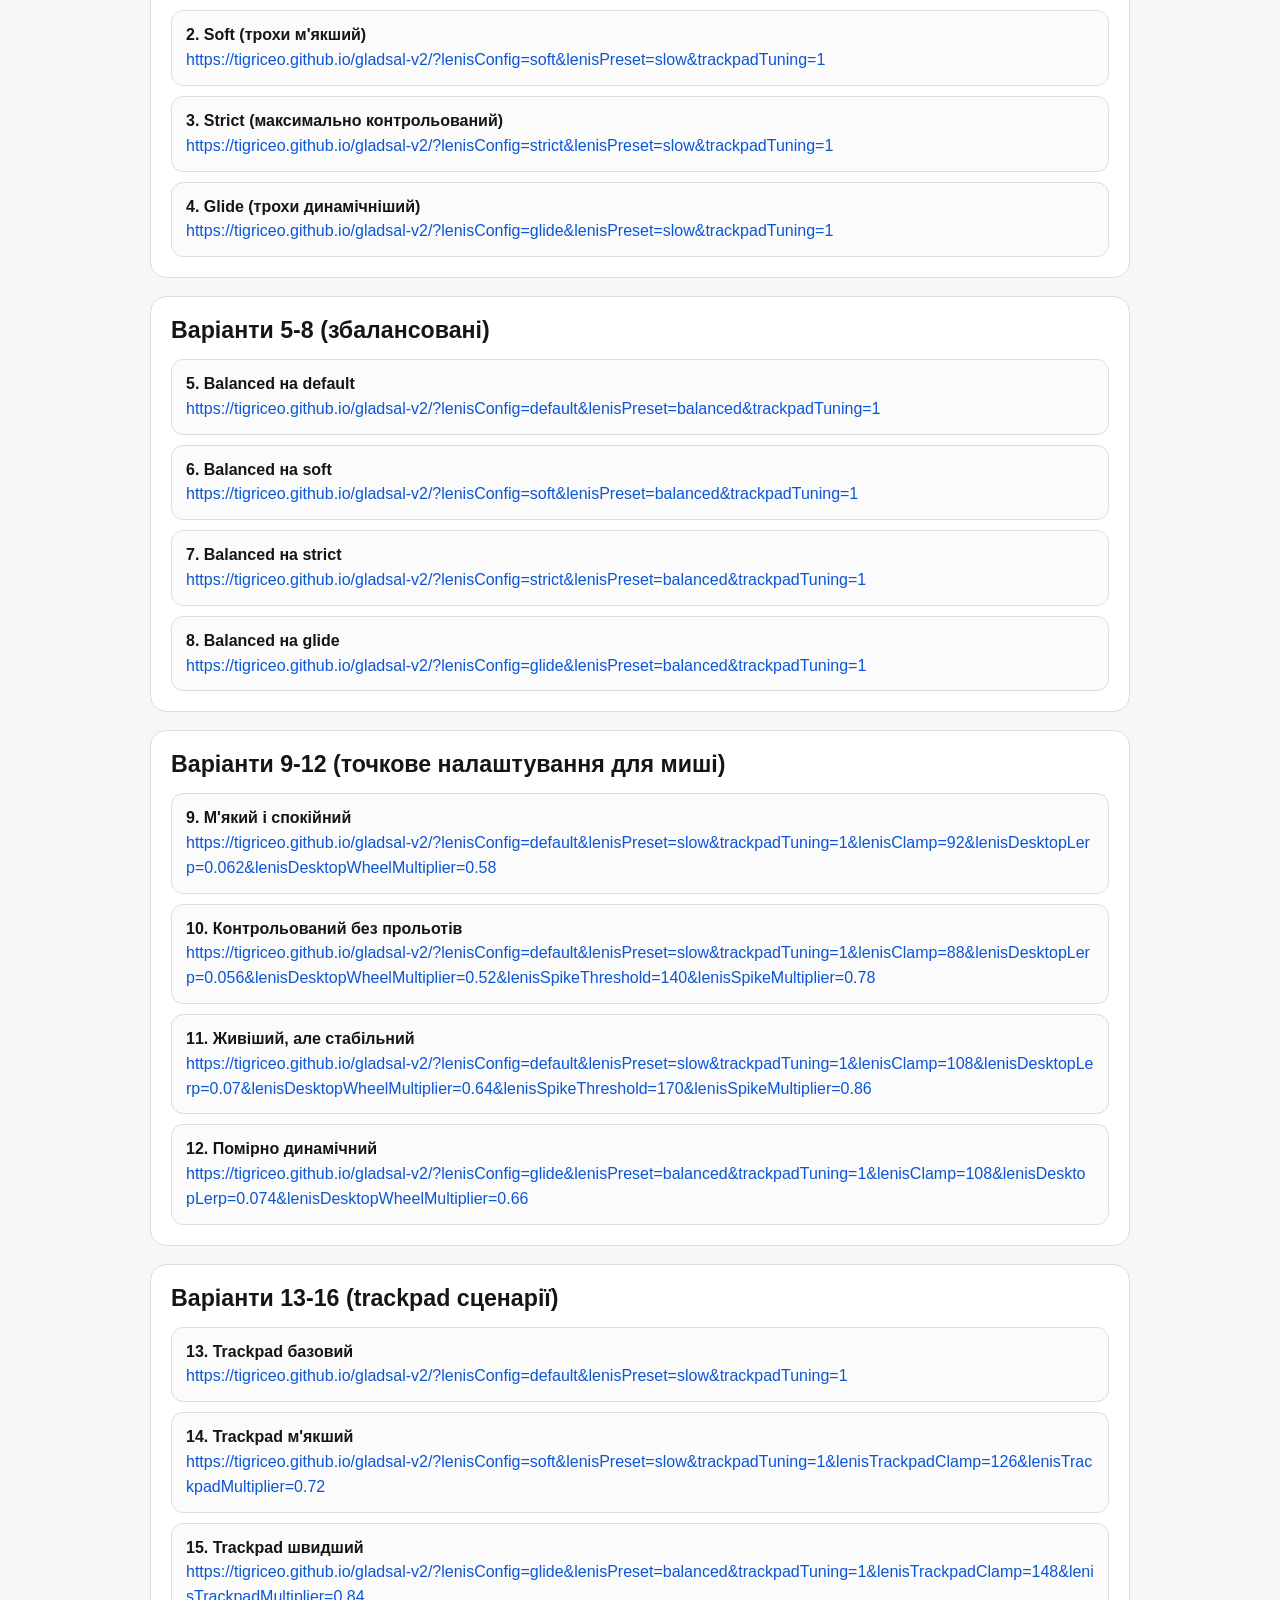
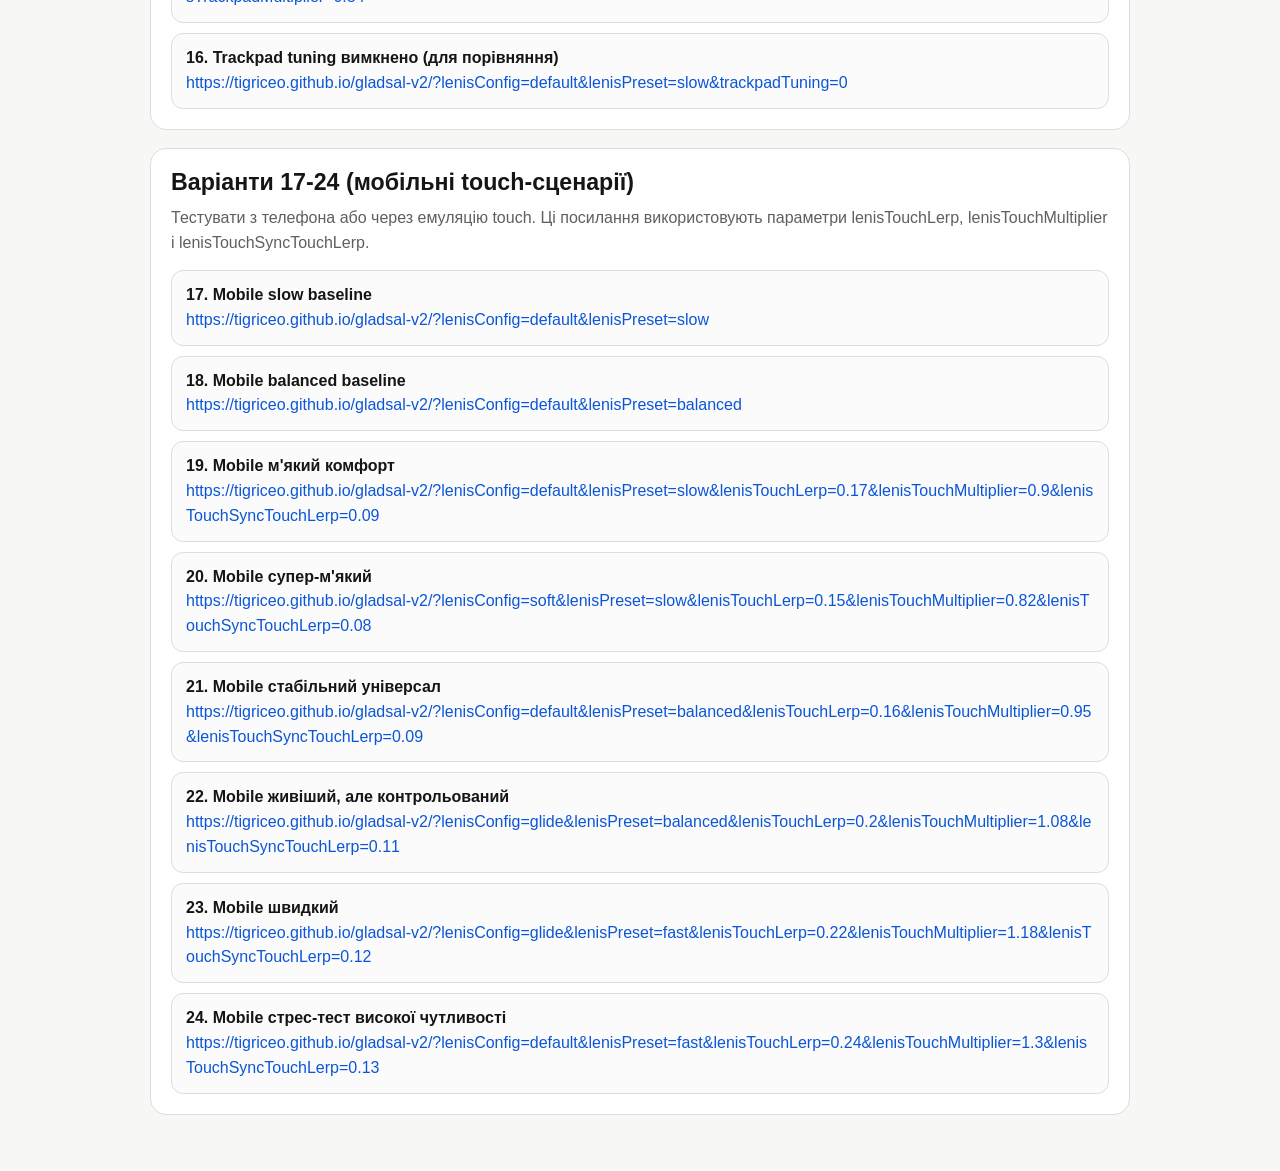
==== commit 1ae67eef: "v3.7" ====
--- a/scroll-test.html
+++ b/scroll-test.html
@@ -190,6 +190,37 @@
             <li>Стартові орієнтири: <strong>sym:lerp</strong> 0.10-0.18, <strong>sym:wheelMultiplier</strong> 0.7-1.0, <strong>sym:touchMultiplier</strong> 0.9-1.2.</li>
           </ul>
 
+          <h2 style="margin-top: 16px">Швидкі sym-конфіги (hash)</h2>
+          <p class="muted" style="margin-top: 8px">
+            Готові варіанти тільки з <strong>#sym:lerp</strong> і <strong>sym:wheelMultiplier</strong> для швидкого порівняння.
+          </p>
+          <ol class="variants" style="margin-top: 10px">
+            <li>
+              <div class="variant-name">Sym A. М'який baseline</div>
+              <a href="https://tigriceo.github.io/gladsal-v2/#sym:lerp=0.07&sym:wheelMultiplier=0.68" target="_blank" rel="noopener noreferrer">https://tigriceo.github.io/gladsal-v2/#sym:lerp=0.07&sym:wheelMultiplier=0.68</a>
+            </li>
+            <li>
+              <div class="variant-name">Sym B. Комфортний дефолт+</div>
+              <a href="https://tigriceo.github.io/gladsal-v2/#sym:lerp=0.08&sym:wheelMultiplier=0.74" target="_blank" rel="noopener noreferrer">https://tigriceo.github.io/gladsal-v2/#sym:lerp=0.08&sym:wheelMultiplier=0.74</a>
+            </li>
+            <li>
+              <div class="variant-name">Sym C. Збалансований</div>
+              <a href="https://tigriceo.github.io/gladsal-v2/#sym:lerp=0.09&sym:wheelMultiplier=0.80" target="_blank" rel="noopener noreferrer">https://tigriceo.github.io/gladsal-v2/#sym:lerp=0.09&sym:wheelMultiplier=0.80</a>
+            </li>
+            <li>
+              <div class="variant-name">Sym D. Живіший</div>
+              <a href="https://tigriceo.github.io/gladsal-v2/#sym:lerp=0.10&sym:wheelMultiplier=0.86" target="_blank" rel="noopener noreferrer">https://tigriceo.github.io/gladsal-v2/#sym:lerp=0.10&sym:wheelMultiplier=0.86</a>
+            </li>
+            <li>
+              <div class="variant-name">Sym E. Динамічний</div>
+              <a href="https://tigriceo.github.io/gladsal-v2/#sym:lerp=0.11&sym:wheelMultiplier=0.92" target="_blank" rel="noopener noreferrer">https://tigriceo.github.io/gladsal-v2/#sym:lerp=0.11&sym:wheelMultiplier=0.92</a>
+            </li>
+            <li>
+              <div class="variant-name">Sym F. Швидкий stress-check</div>
+              <a href="https://tigriceo.github.io/gladsal-v2/#sym:lerp=0.12&sym:wheelMultiplier=1.00" target="_blank" rel="noopener noreferrer">https://tigriceo.github.io/gladsal-v2/#sym:lerp=0.12&sym:wheelMultiplier=1.00</a>
+            </li>
+          </ol>
+
           <h2 style="margin-top: 16px">Швидкий вибір для замовника</h2>
           <p class="muted" style="margin-top: 8px">Якщо потрібно вибрати швидко, спочатку подивіться лише ці 4:</p>
           <ul>
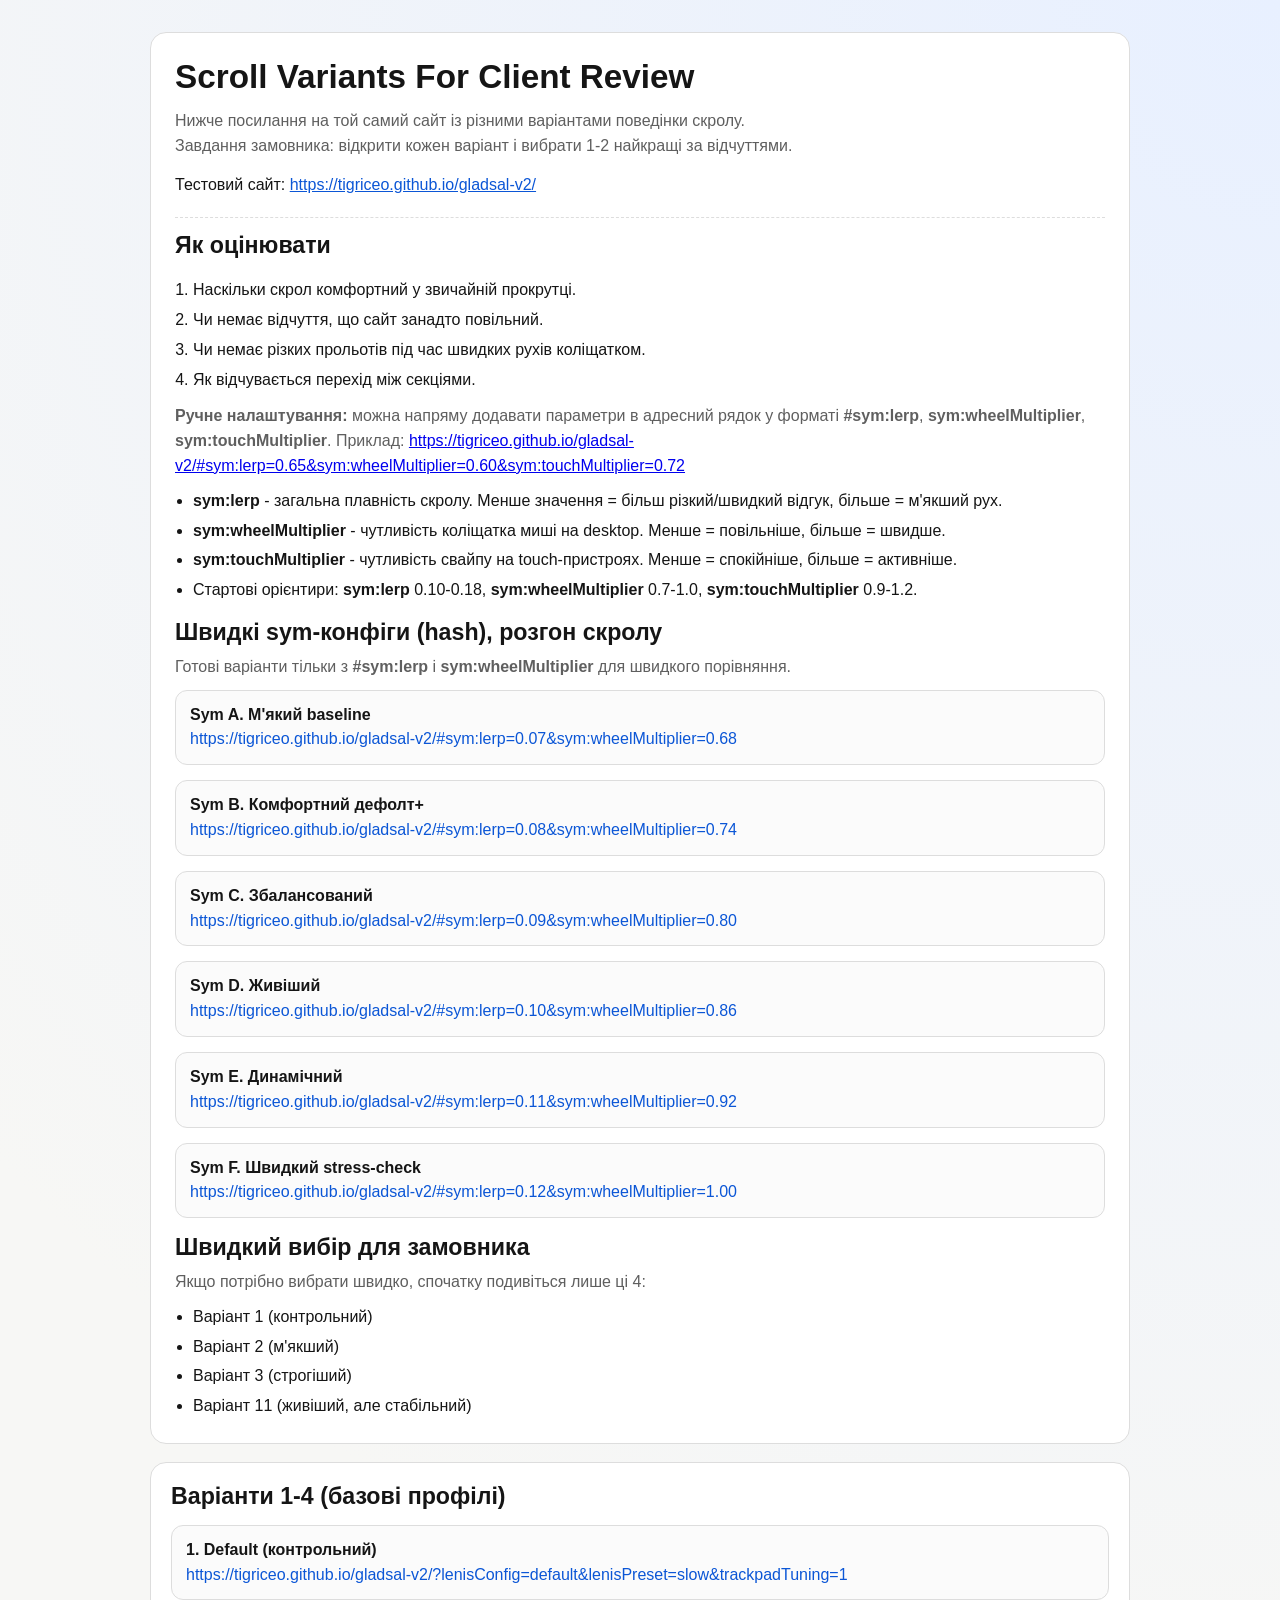
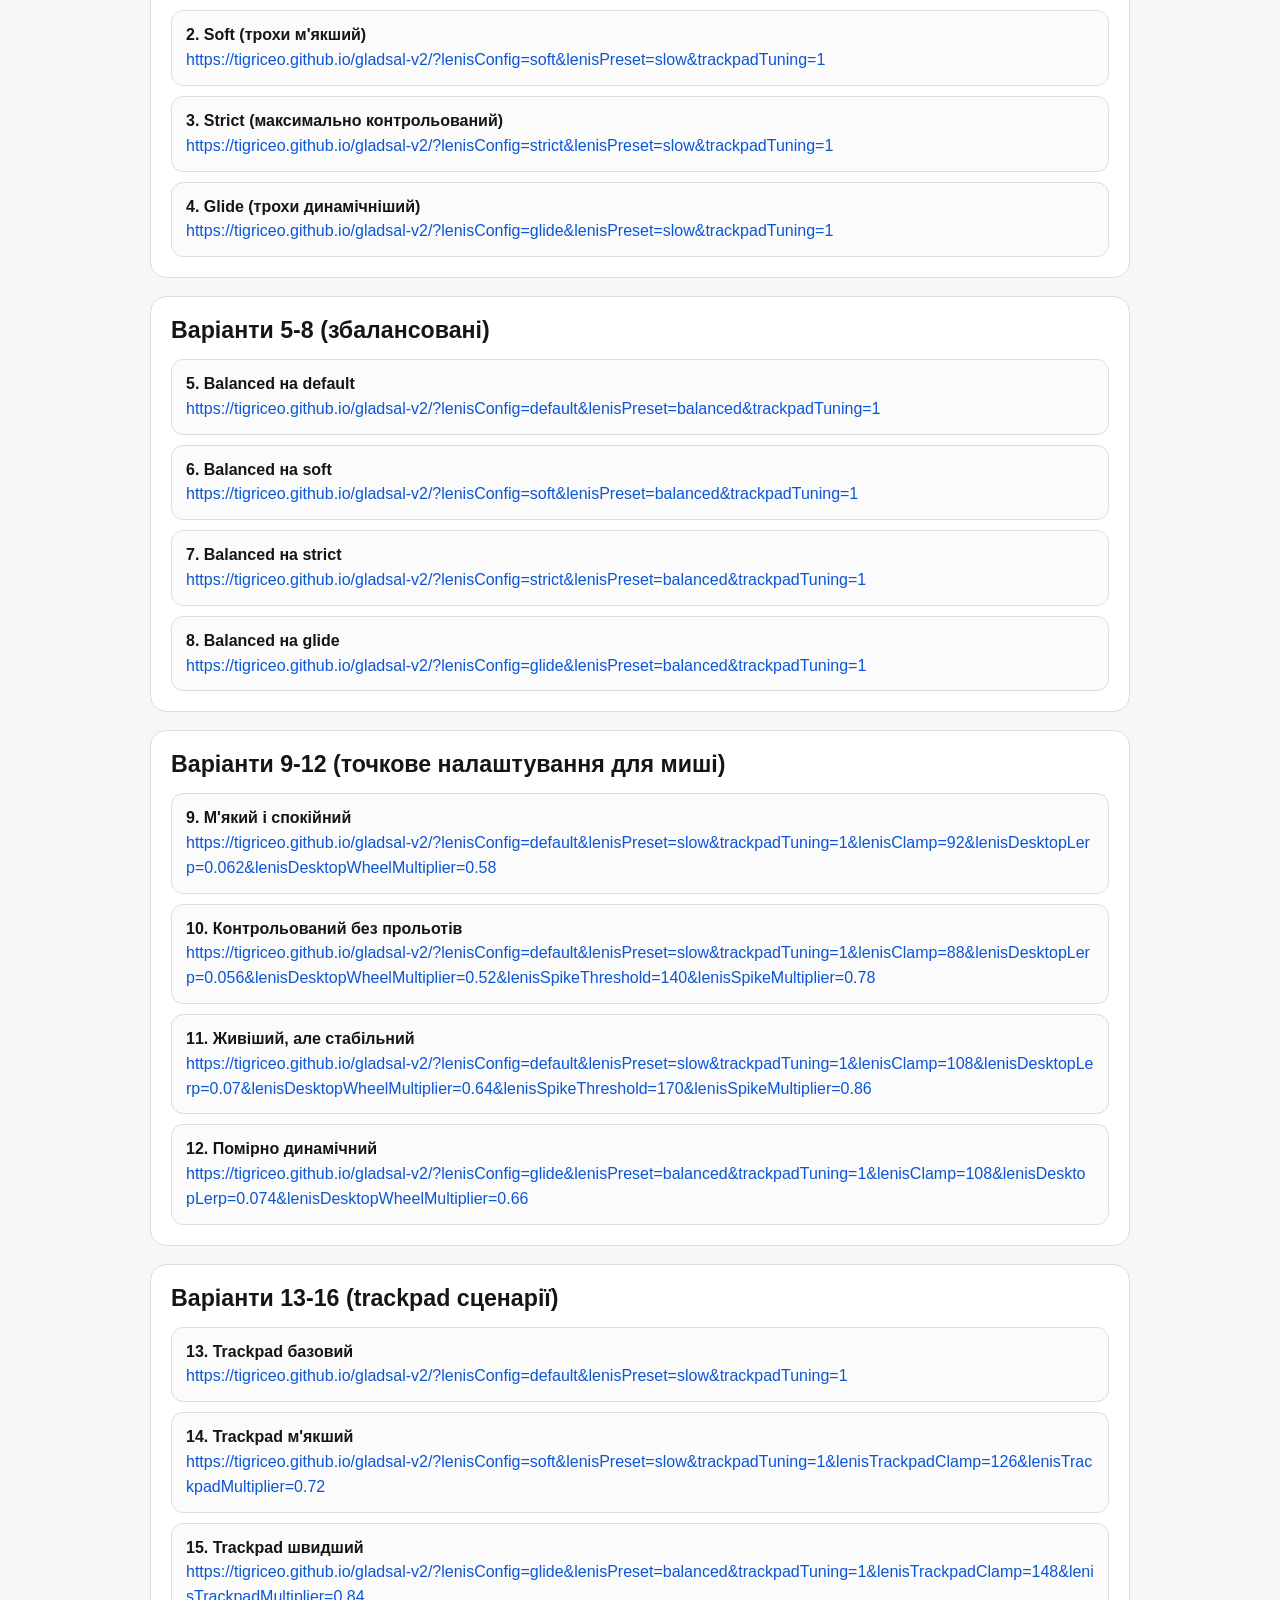
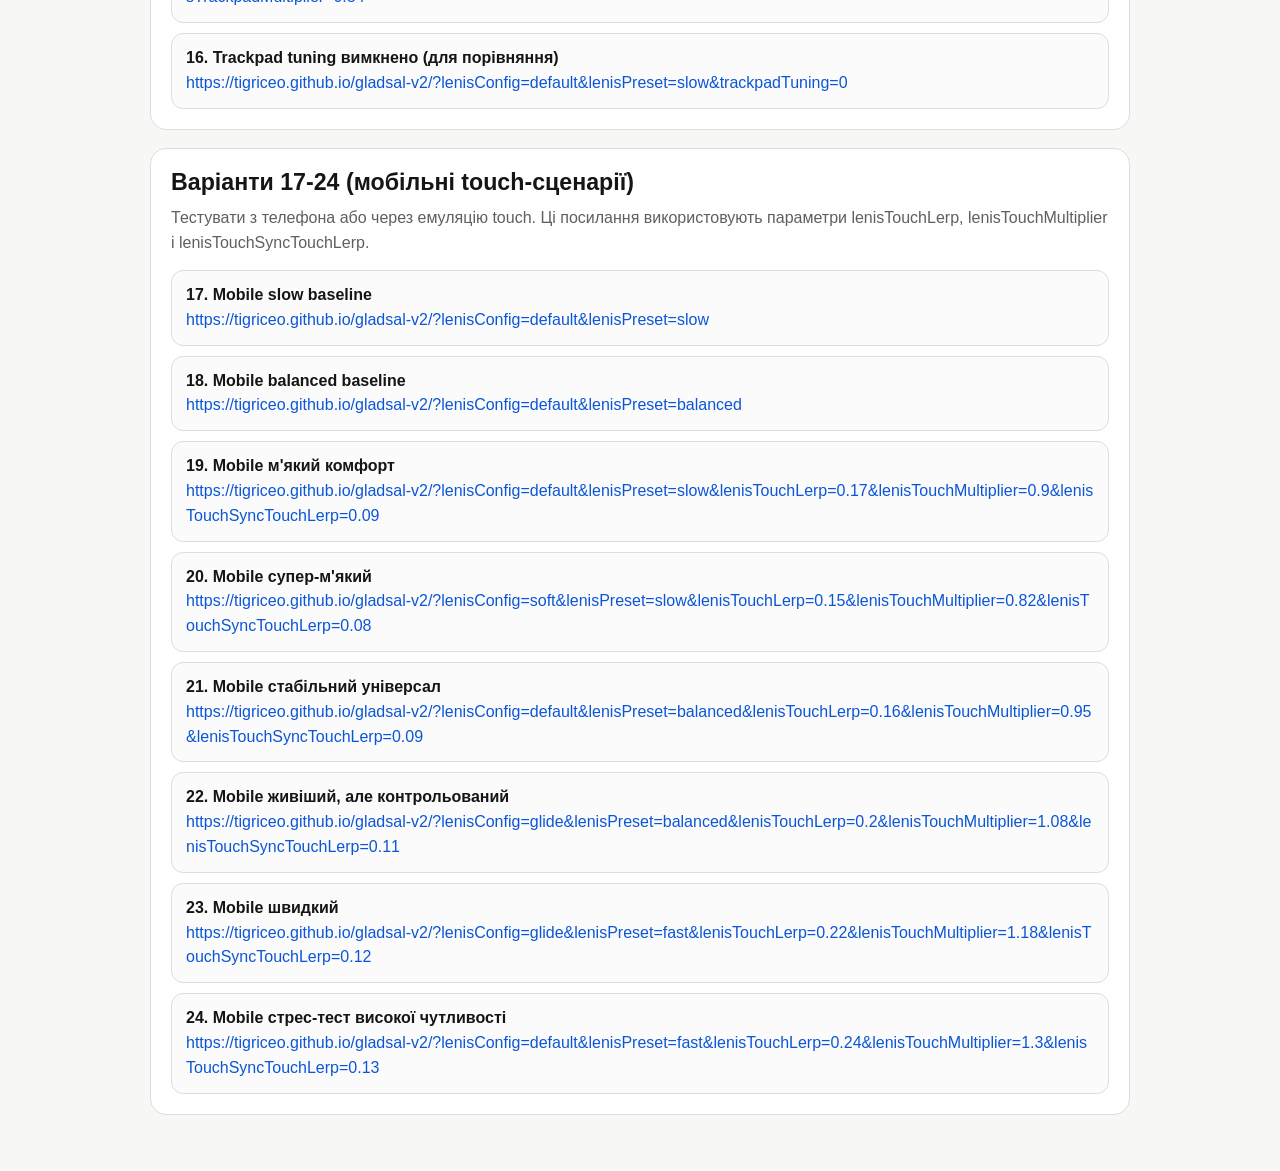
==== commit c13a9ead: "v3.7.1" ====
--- a/scroll-test.html
+++ b/scroll-test.html
@@ -190,7 +190,7 @@
             <li>Стартові орієнтири: <strong>sym:lerp</strong> 0.10-0.18, <strong>sym:wheelMultiplier</strong> 0.7-1.0, <strong>sym:touchMultiplier</strong> 0.9-1.2.</li>
           </ul>
 
-          <h2 style="margin-top: 16px">Швидкі sym-конфіги (hash)</h2>
+          <h2 style="margin-top: 16px">Швидкі sym-конфіги (hash), розгон скролу</h2>
           <p class="muted" style="margin-top: 8px">
             Готові варіанти тільки з <strong>#sym:lerp</strong> і <strong>sym:wheelMultiplier</strong> для швидкого порівняння.
           </p>
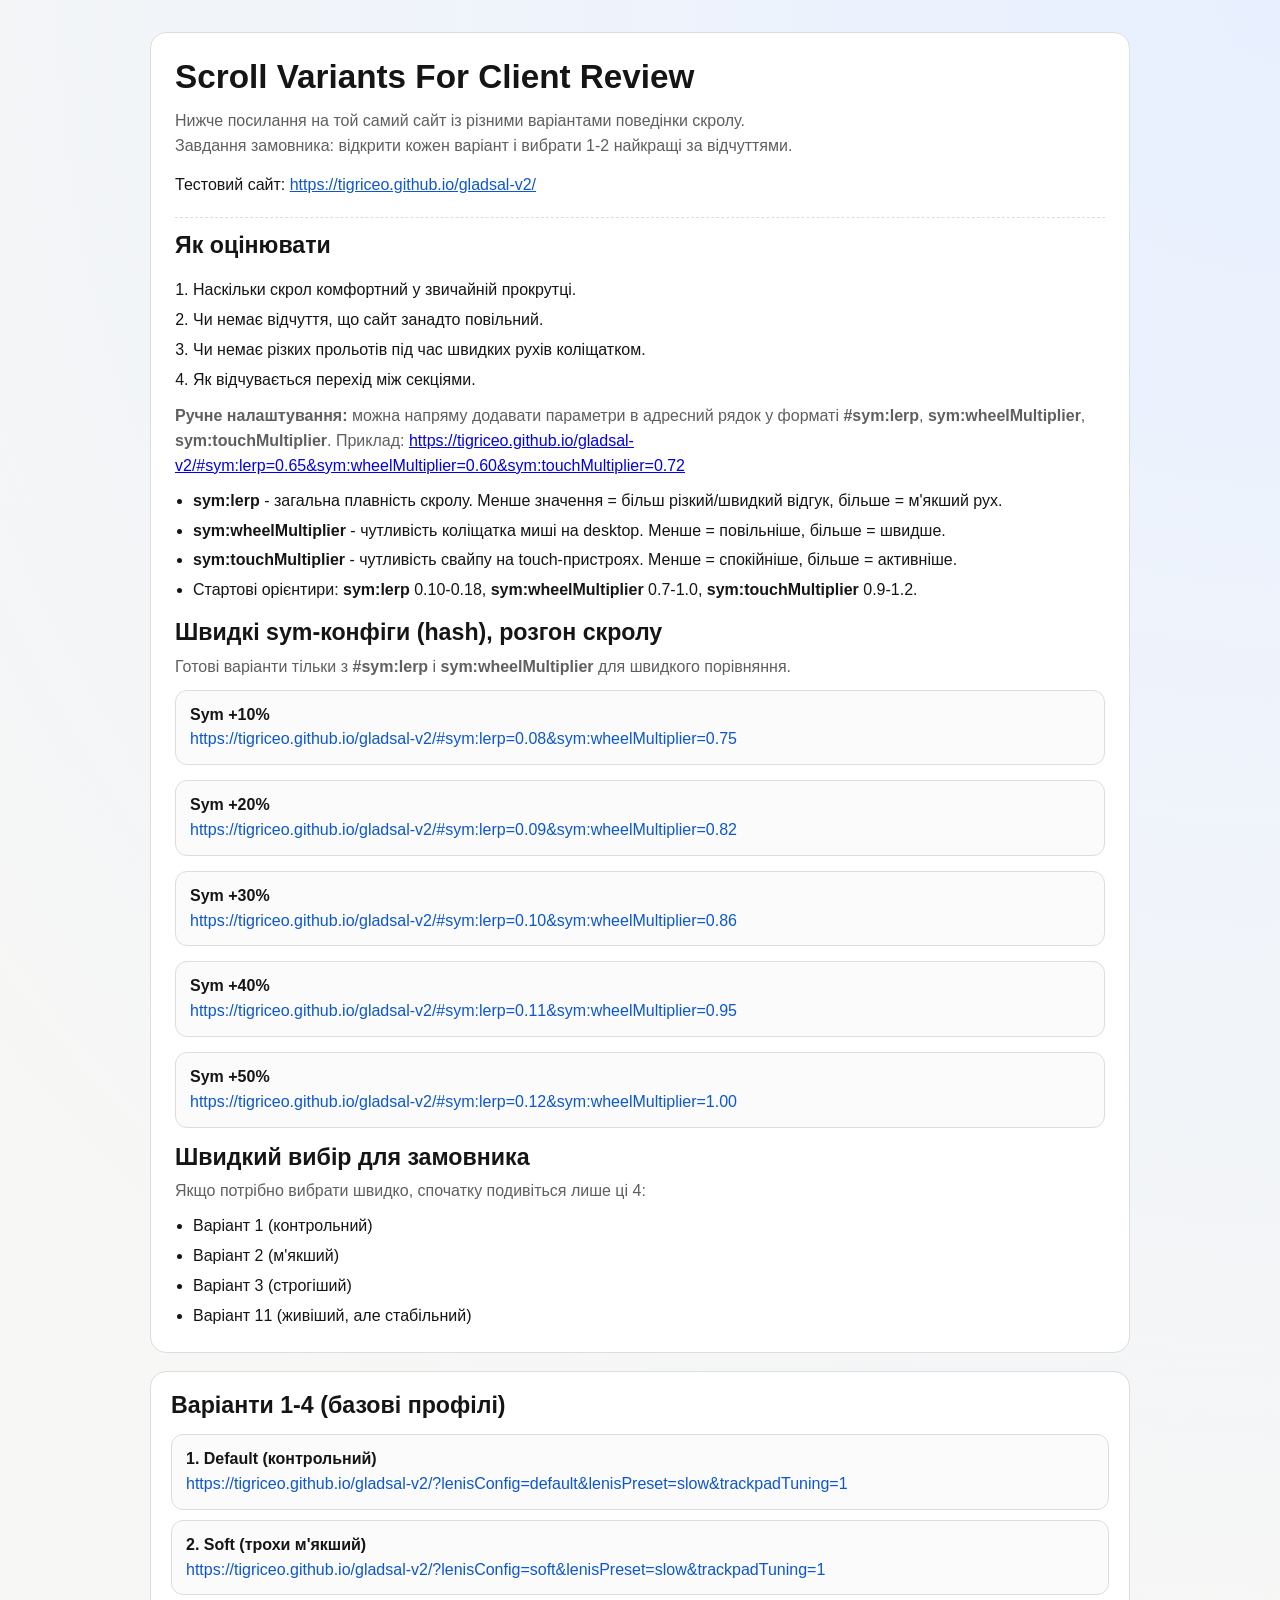
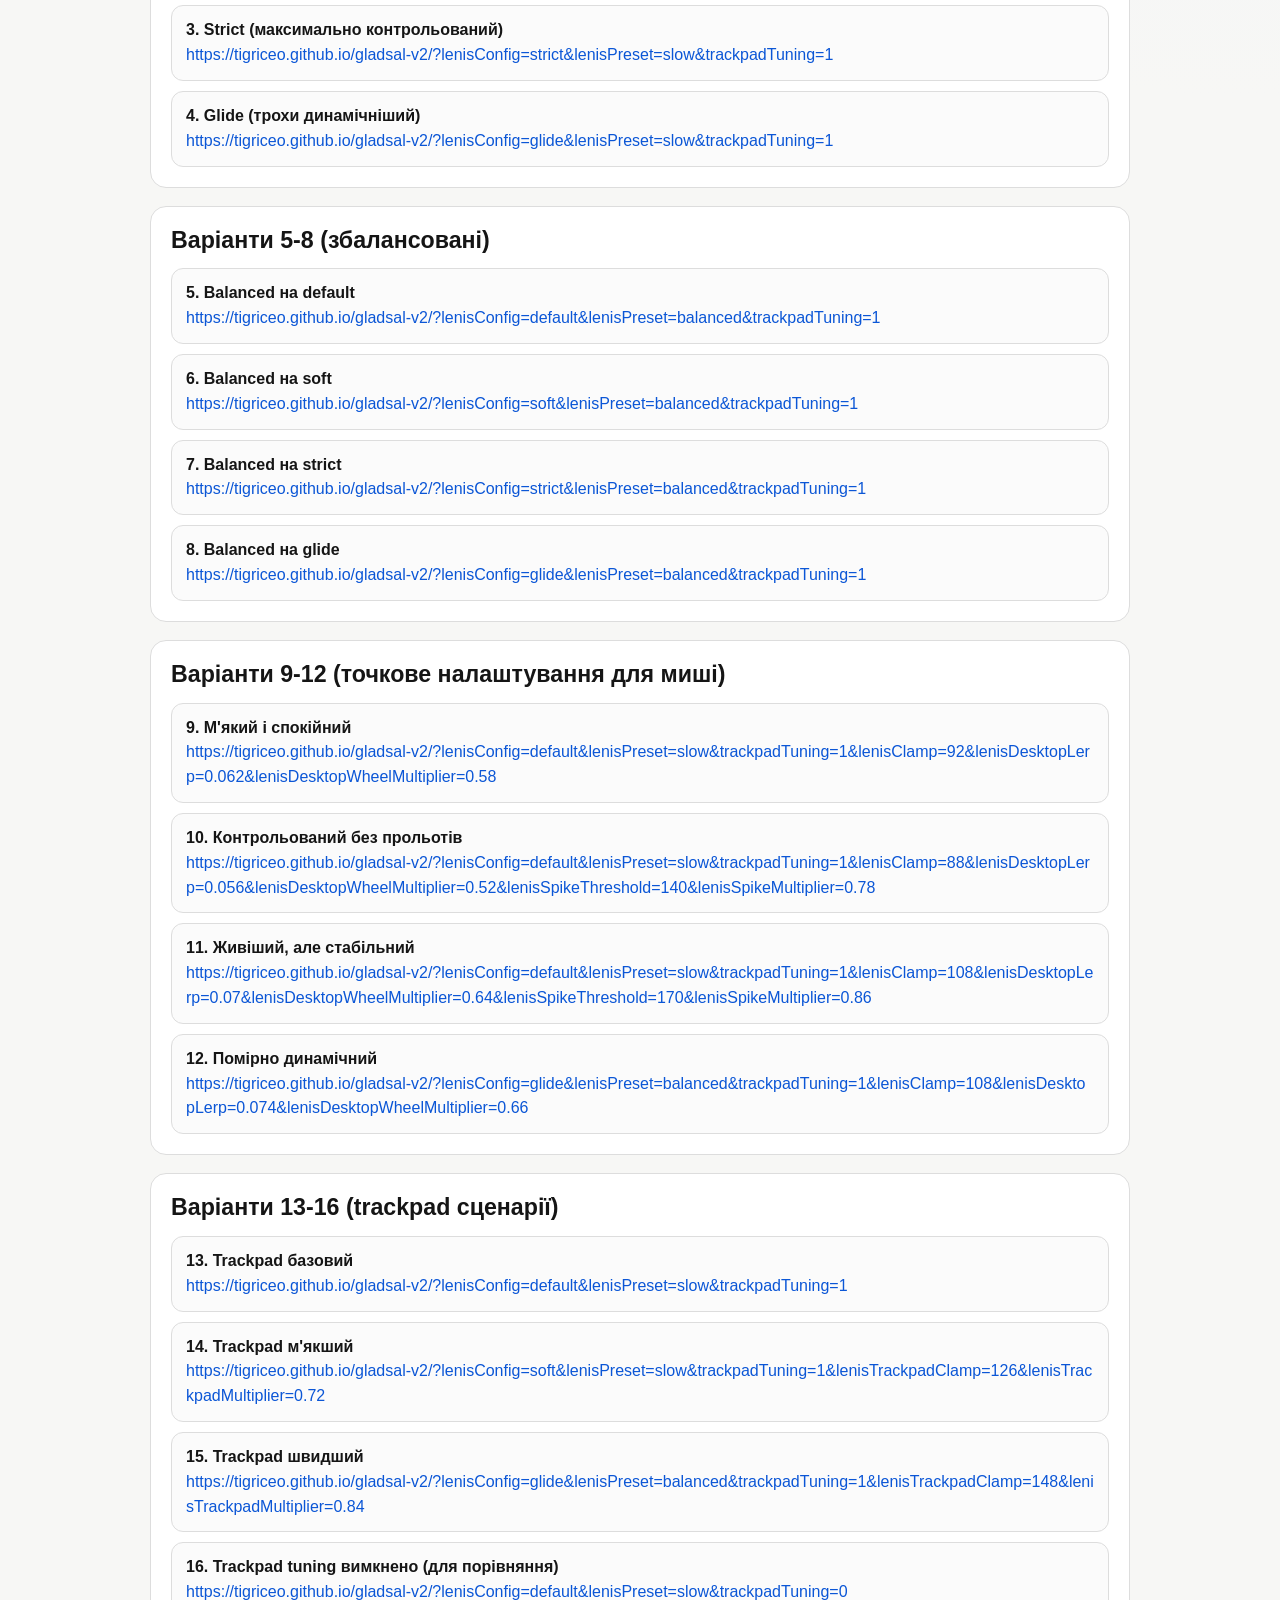
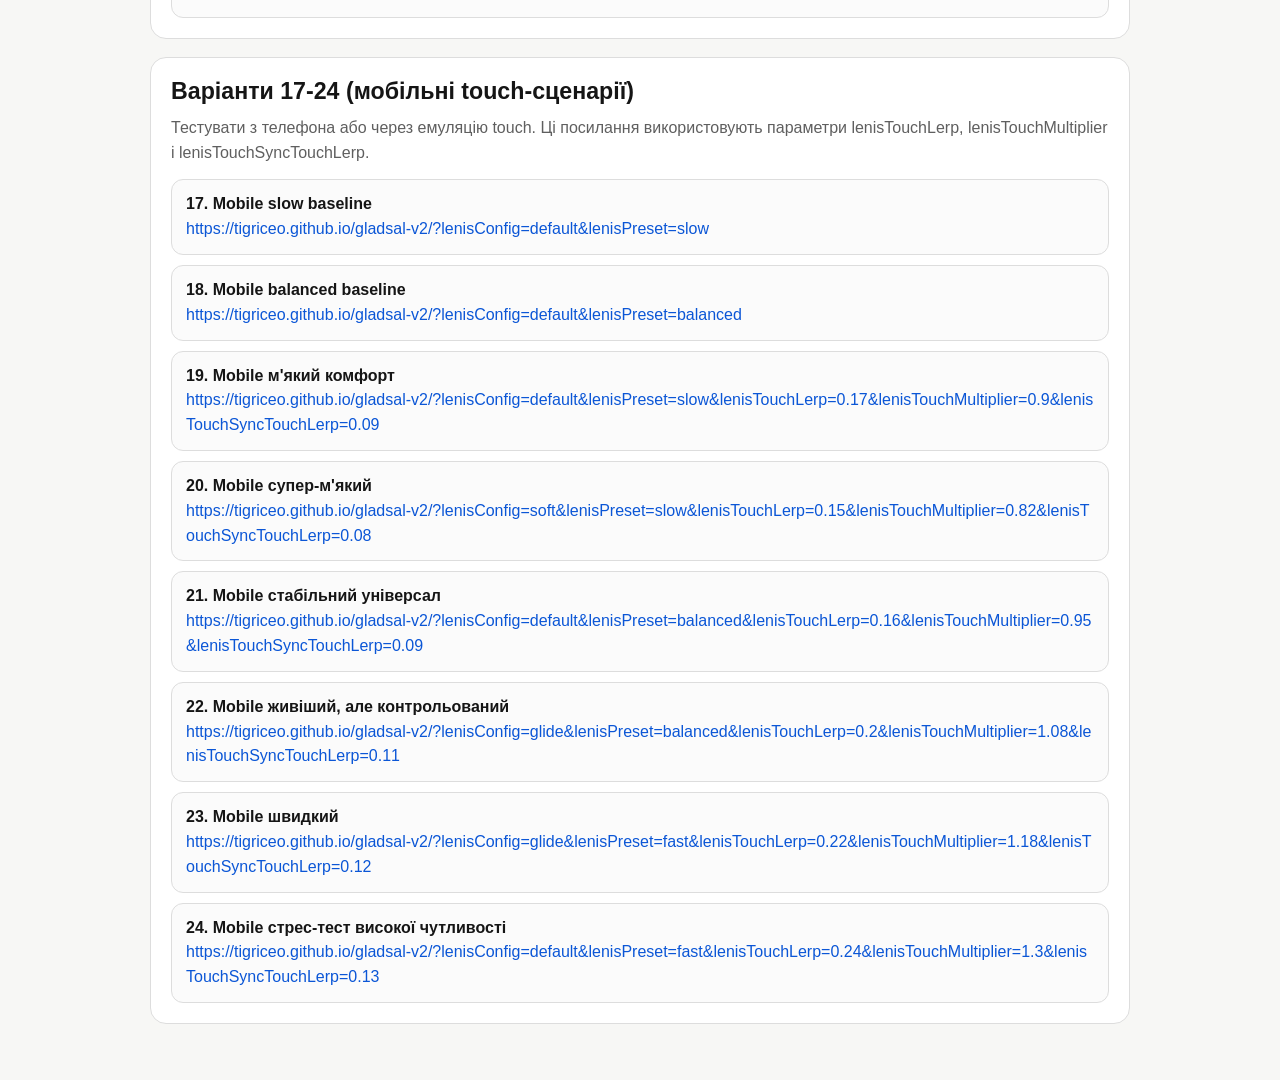
==== commit f916eac9: "v3.8.1" ====
--- a/scroll-test.html
+++ b/scroll-test.html
@@ -196,27 +196,23 @@
           </p>
           <ol class="variants" style="margin-top: 10px">
             <li>
-              <div class="variant-name">Sym A. М'який baseline</div>
-              <a href="https://tigriceo.github.io/gladsal-v2/#sym:lerp=0.07&sym:wheelMultiplier=0.68" target="_blank" rel="noopener noreferrer">https://tigriceo.github.io/gladsal-v2/#sym:lerp=0.07&sym:wheelMultiplier=0.68</a>
-            </li>
-            <li>
-              <div class="variant-name">Sym B. Комфортний дефолт+</div>
-              <a href="https://tigriceo.github.io/gladsal-v2/#sym:lerp=0.08&sym:wheelMultiplier=0.74" target="_blank" rel="noopener noreferrer">https://tigriceo.github.io/gladsal-v2/#sym:lerp=0.08&sym:wheelMultiplier=0.74</a>
-            </li>
-            <li>
-              <div class="variant-name">Sym C. Збалансований</div>
-              <a href="https://tigriceo.github.io/gladsal-v2/#sym:lerp=0.09&sym:wheelMultiplier=0.80" target="_blank" rel="noopener noreferrer">https://tigriceo.github.io/gladsal-v2/#sym:lerp=0.09&sym:wheelMultiplier=0.80</a>
-            </li>
-            <li>
-              <div class="variant-name">Sym D. Живіший</div>
+              <div class="variant-name">Sym +10%</div>
+              <a href="https://tigriceo.github.io/gladsal-v2/#sym:lerp=0.08&sym:wheelMultiplier=0.75" target="_blank" rel="noopener noreferrer">https://tigriceo.github.io/gladsal-v2/#sym:lerp=0.08&sym:wheelMultiplier=0.75</a>
+            </li>
+            <li>
+              <div class="variant-name">Sym +20%</div>
+              <a href="https://tigriceo.github.io/gladsal-v2/#sym:lerp=0.09&sym:wheelMultiplier=0.82" target="_blank" rel="noopener noreferrer">https://tigriceo.github.io/gladsal-v2/#sym:lerp=0.09&sym:wheelMultiplier=0.82</a>
+            </li>
+            <li>
+              <div class="variant-name">Sym +30%</div>
               <a href="https://tigriceo.github.io/gladsal-v2/#sym:lerp=0.10&sym:wheelMultiplier=0.86" target="_blank" rel="noopener noreferrer">https://tigriceo.github.io/gladsal-v2/#sym:lerp=0.10&sym:wheelMultiplier=0.86</a>
             </li>
             <li>
-              <div class="variant-name">Sym E. Динамічний</div>
-              <a href="https://tigriceo.github.io/gladsal-v2/#sym:lerp=0.11&sym:wheelMultiplier=0.92" target="_blank" rel="noopener noreferrer">https://tigriceo.github.io/gladsal-v2/#sym:lerp=0.11&sym:wheelMultiplier=0.92</a>
-            </li>
-            <li>
-              <div class="variant-name">Sym F. Швидкий stress-check</div>
+              <div class="variant-name">Sym +40%</div>
+              <a href="https://tigriceo.github.io/gladsal-v2/#sym:lerp=0.11&sym:wheelMultiplier=0.95" target="_blank" rel="noopener noreferrer">https://tigriceo.github.io/gladsal-v2/#sym:lerp=0.11&sym:wheelMultiplier=0.95</a>
+            </li>
+            <li>
+              <div class="variant-name">Sym +50%</div>
               <a href="https://tigriceo.github.io/gladsal-v2/#sym:lerp=0.12&sym:wheelMultiplier=1.00" target="_blank" rel="noopener noreferrer">https://tigriceo.github.io/gladsal-v2/#sym:lerp=0.12&sym:wheelMultiplier=1.00</a>
             </li>
           </ol>
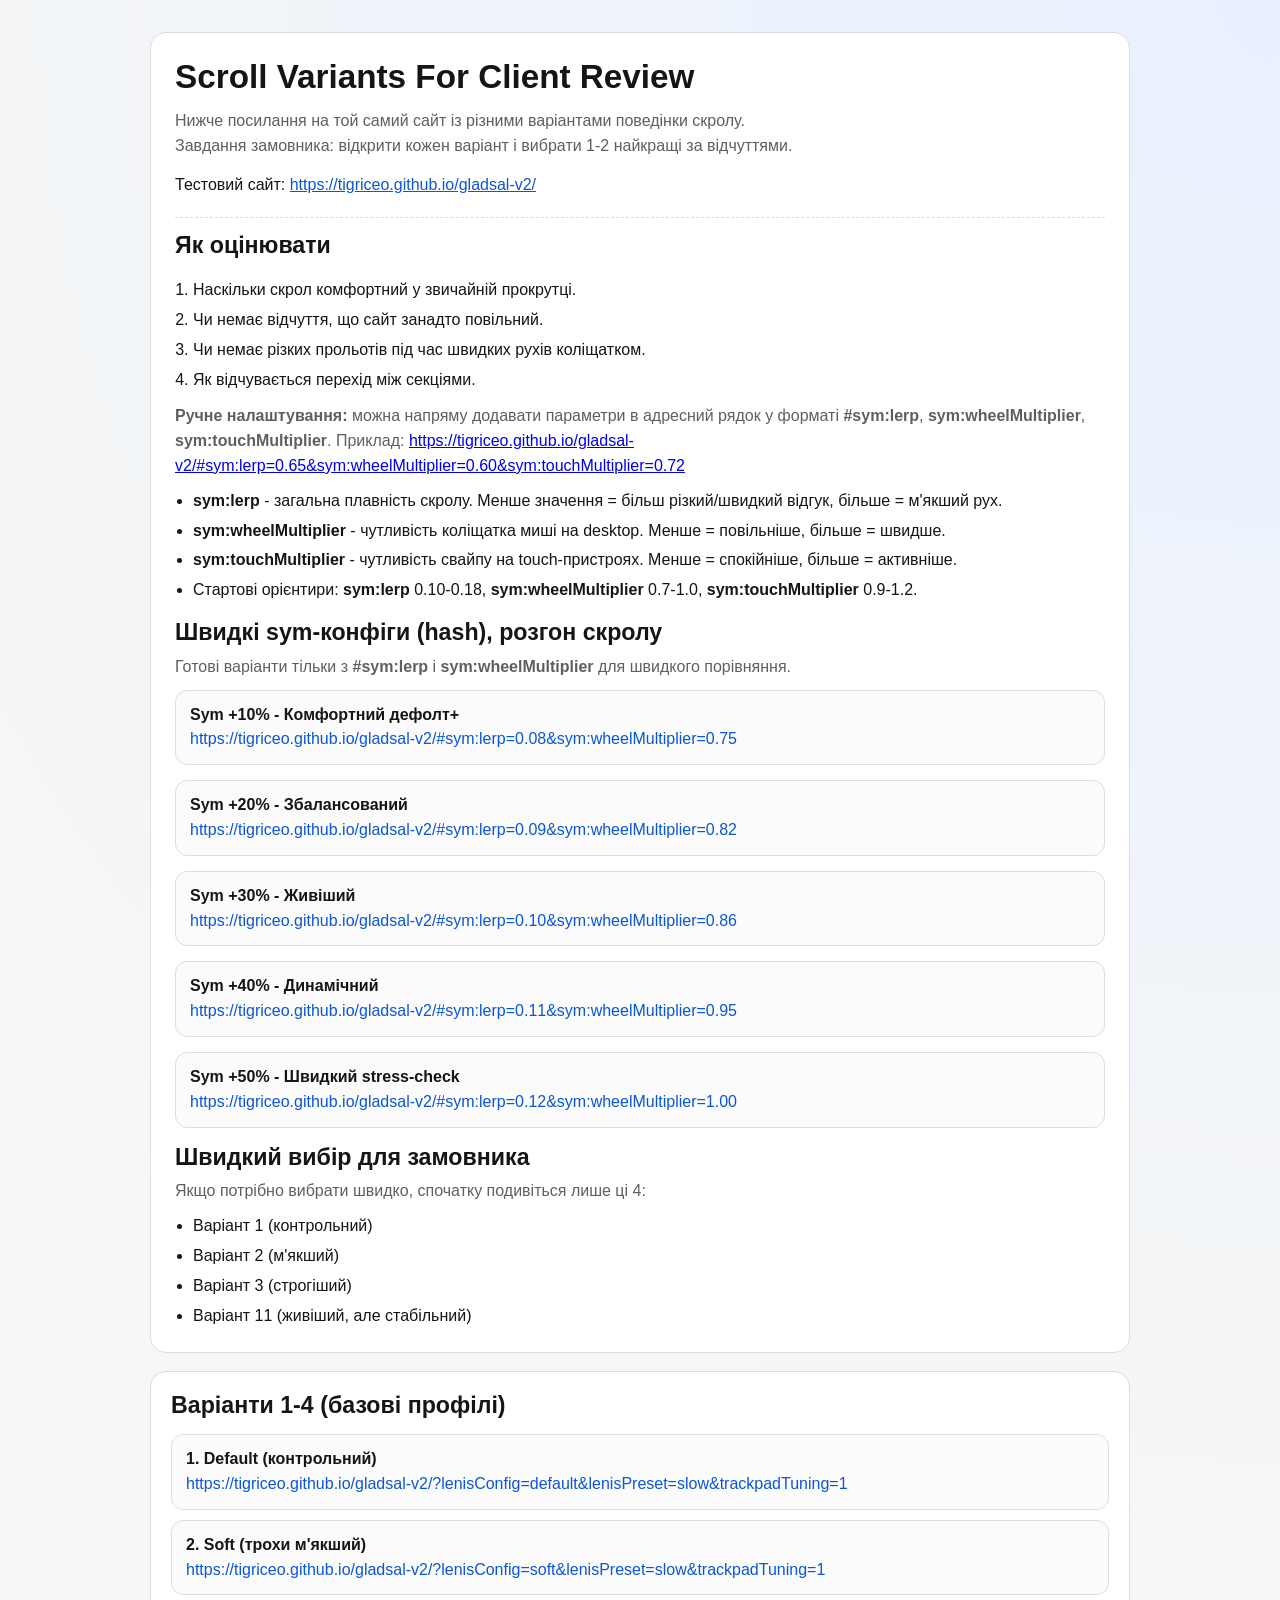
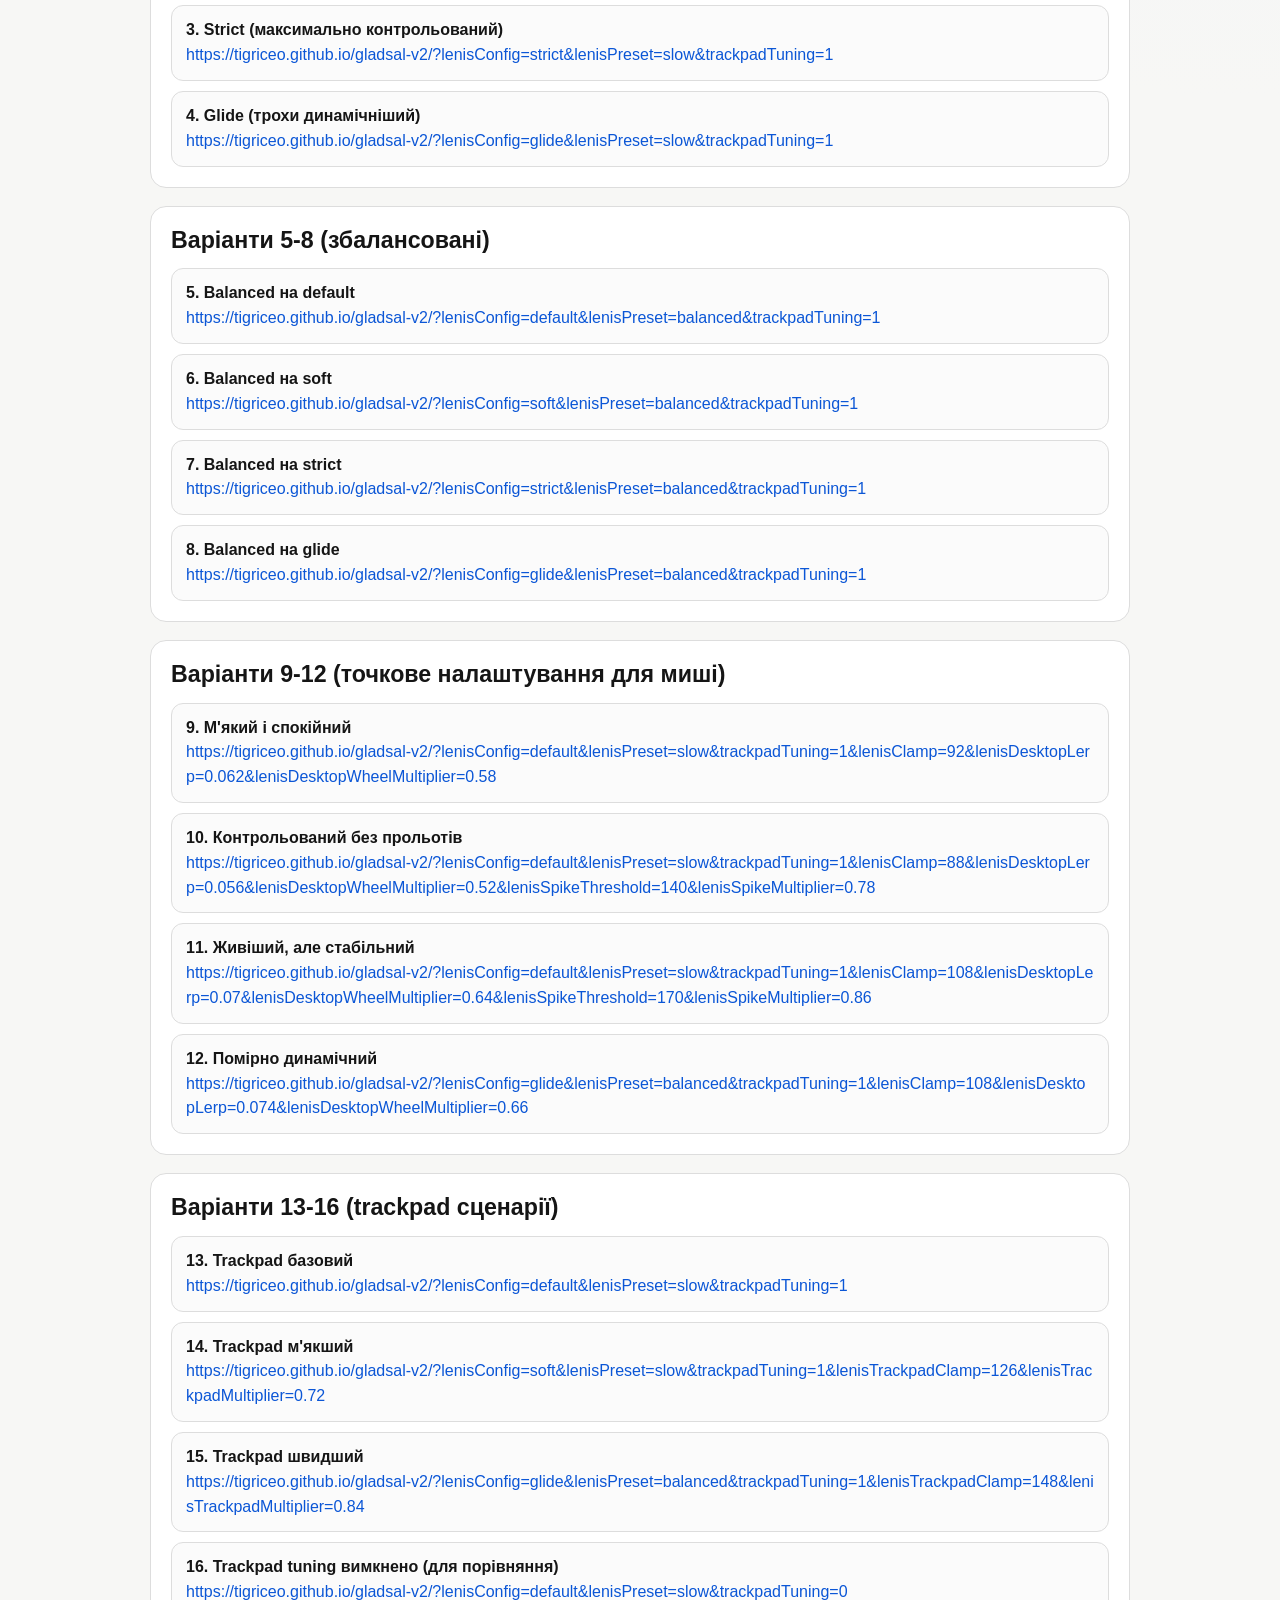
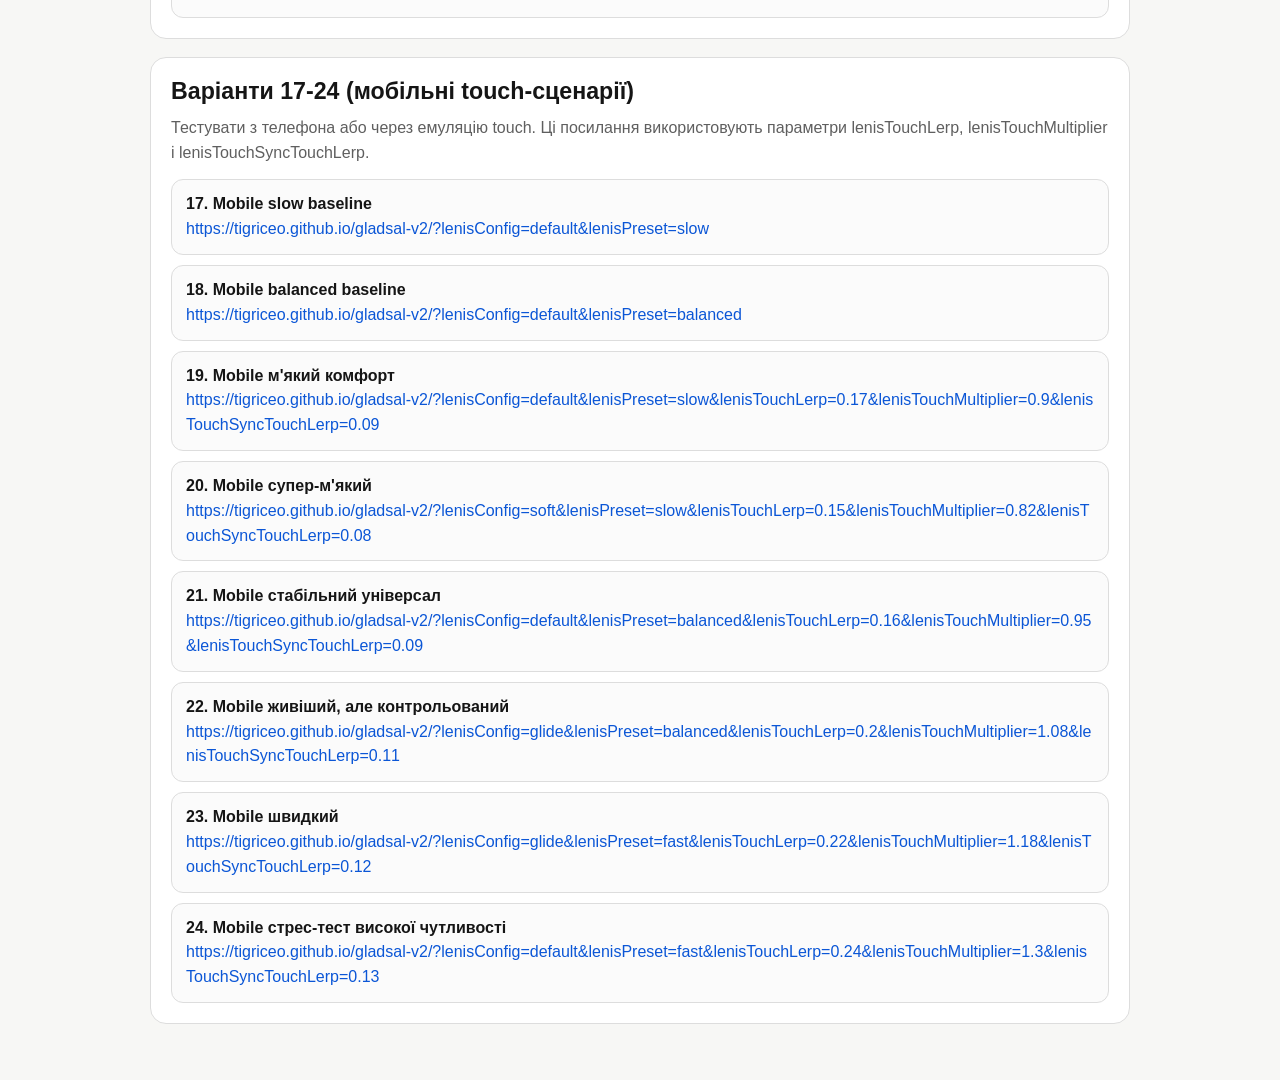
==== commit 3ae93875: "v3.8.2" ====
--- a/scroll-test.html
+++ b/scroll-test.html
@@ -196,23 +196,23 @@
           </p>
           <ol class="variants" style="margin-top: 10px">
             <li>
-              <div class="variant-name">Sym +10%</div>
+              <div class="variant-name">Sym +10% - Комфортний дефолт+</div>
               <a href="https://tigriceo.github.io/gladsal-v2/#sym:lerp=0.08&sym:wheelMultiplier=0.75" target="_blank" rel="noopener noreferrer">https://tigriceo.github.io/gladsal-v2/#sym:lerp=0.08&sym:wheelMultiplier=0.75</a>
             </li>
             <li>
-              <div class="variant-name">Sym +20%</div>
+              <div class="variant-name">Sym +20% - Збалансований</div>
               <a href="https://tigriceo.github.io/gladsal-v2/#sym:lerp=0.09&sym:wheelMultiplier=0.82" target="_blank" rel="noopener noreferrer">https://tigriceo.github.io/gladsal-v2/#sym:lerp=0.09&sym:wheelMultiplier=0.82</a>
             </li>
             <li>
-              <div class="variant-name">Sym +30%</div>
+              <div class="variant-name">Sym +30% - Живіший</div>
               <a href="https://tigriceo.github.io/gladsal-v2/#sym:lerp=0.10&sym:wheelMultiplier=0.86" target="_blank" rel="noopener noreferrer">https://tigriceo.github.io/gladsal-v2/#sym:lerp=0.10&sym:wheelMultiplier=0.86</a>
             </li>
             <li>
-              <div class="variant-name">Sym +40%</div>
+              <div class="variant-name">Sym +40% - Динамічний</div>
               <a href="https://tigriceo.github.io/gladsal-v2/#sym:lerp=0.11&sym:wheelMultiplier=0.95" target="_blank" rel="noopener noreferrer">https://tigriceo.github.io/gladsal-v2/#sym:lerp=0.11&sym:wheelMultiplier=0.95</a>
             </li>
             <li>
-              <div class="variant-name">Sym +50%</div>
+              <div class="variant-name">Sym +50% - Швидкий stress-check</div>
               <a href="https://tigriceo.github.io/gladsal-v2/#sym:lerp=0.12&sym:wheelMultiplier=1.00" target="_blank" rel="noopener noreferrer">https://tigriceo.github.io/gladsal-v2/#sym:lerp=0.12&sym:wheelMultiplier=1.00</a>
             </li>
           </ol>
